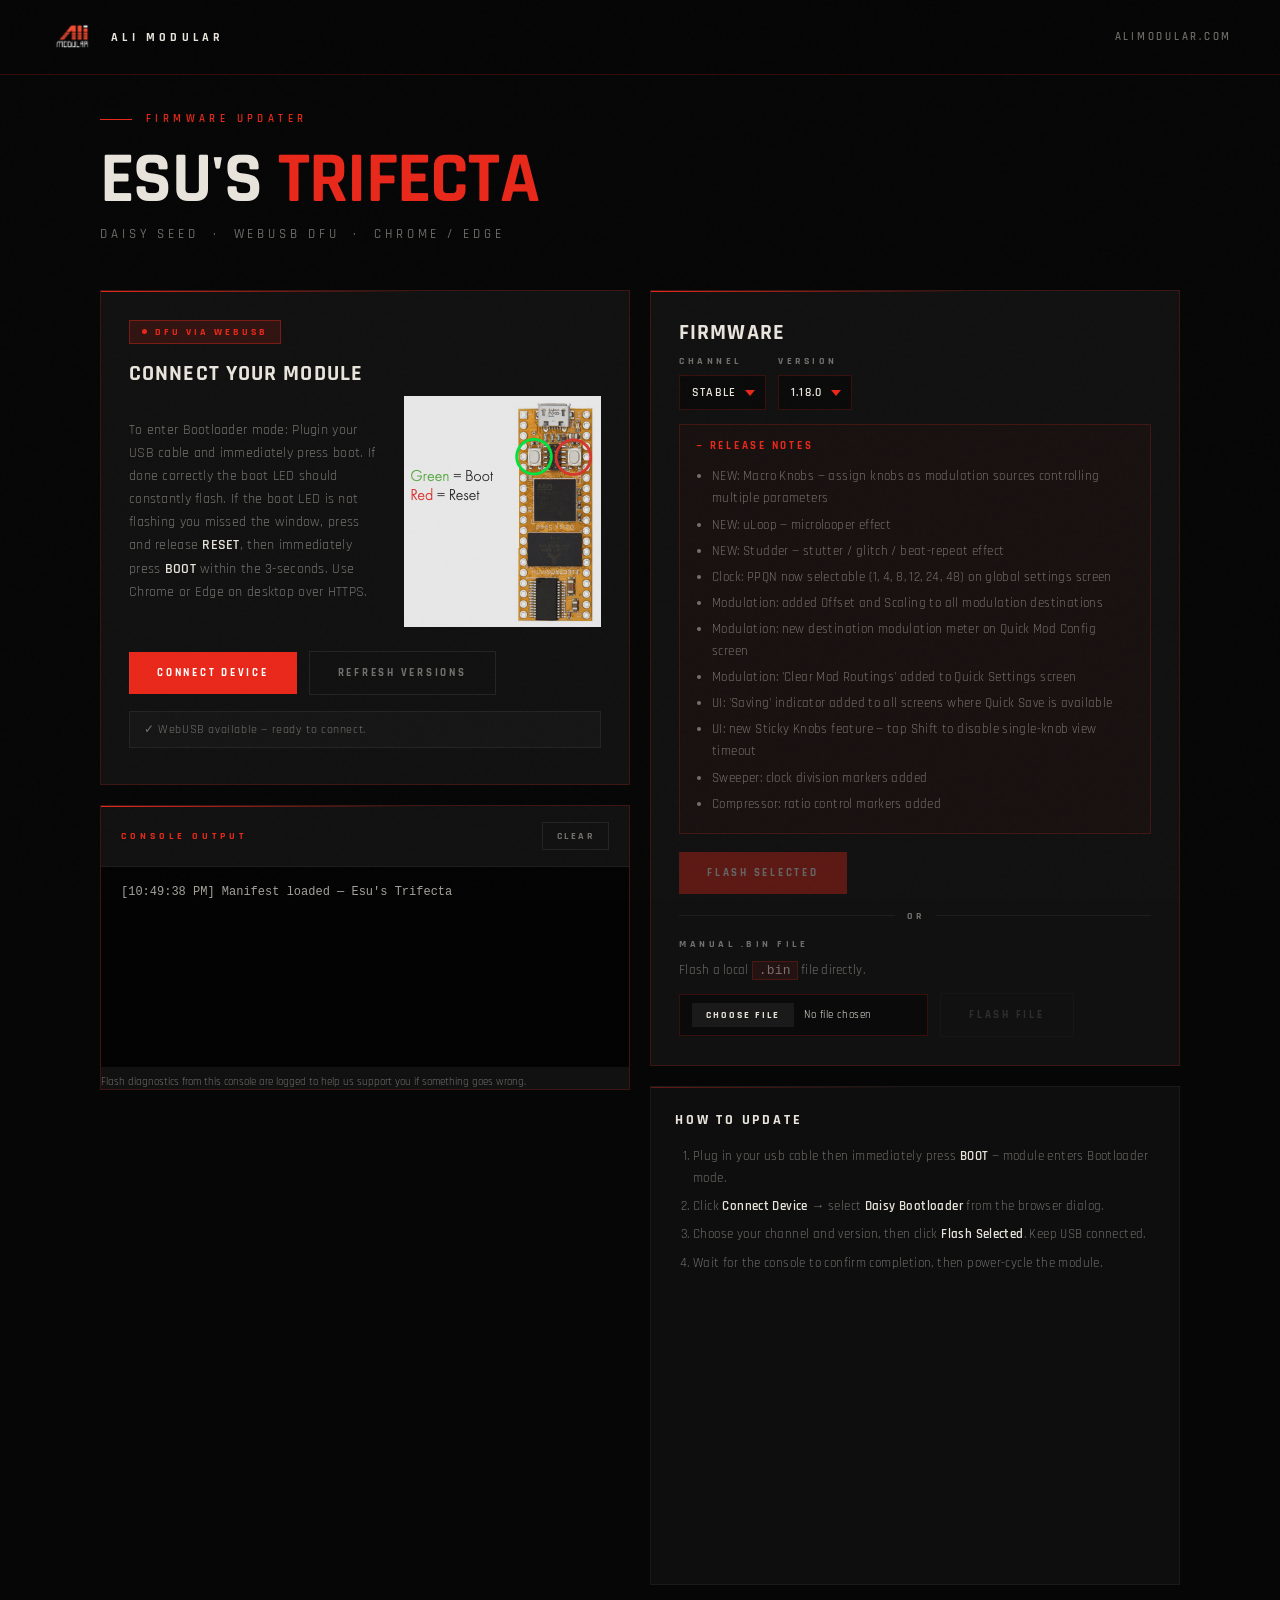
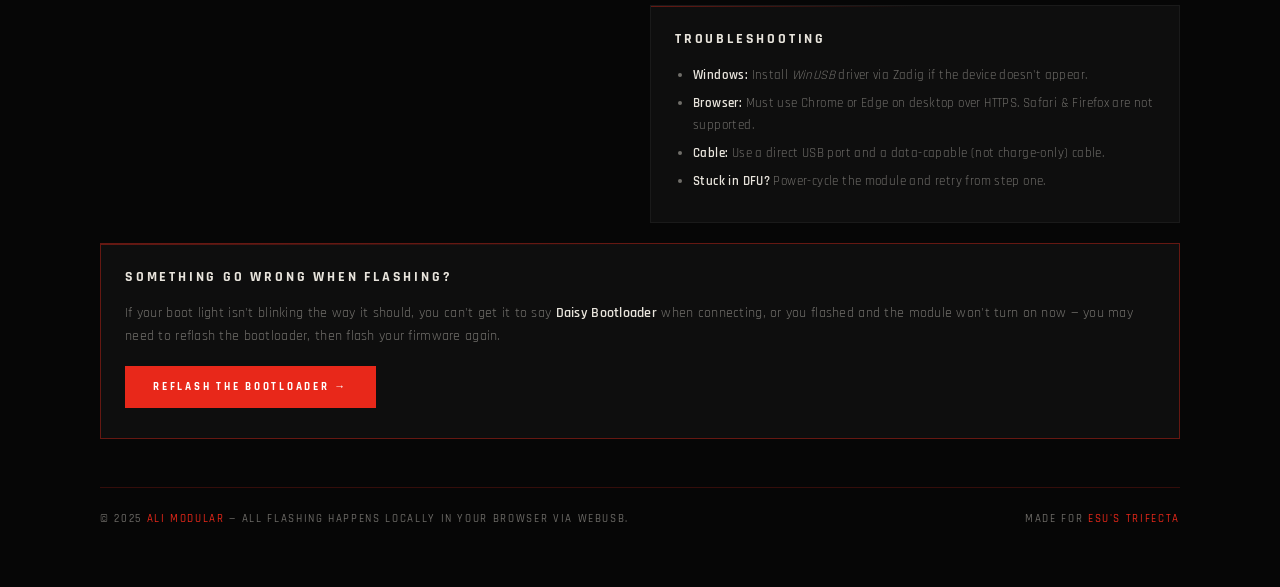
==== index.html @ 29a104cf "Add bootloader recovery page Add a "Something go wrong when flashing?" card on the firmware page lin" ====
<!doctype html>
<html lang="en">
<head>
  <meta charset="utf-8" />
  <meta name="viewport" content="width=device-width, initial-scale=1" />
  <title>ALI Modular — Firmware Updater</title>
  <meta name="description" content="Update the firmware on your Esu's Trifecta module via WebUSB DFU." />
  <meta name="theme-color" content="#E8281A" />
  <link rel="preconnect" href="https://fonts.googleapis.com" />
  <link rel="preconnect" href="https://fonts.gstatic.com" crossorigin />
  <link href="https://fonts.googleapis.com/css2?family=Rajdhani:wght@300;400;500;600;700&display=swap" rel="stylesheet" />
  <style>
    /* ── TOKENS ── */
    :root {
      --red:        #E8281A;
      --red-dim:    #9B1A10;
      --red-glow:   rgba(232, 40, 26, 0.15);
      --red-border: rgba(232, 40, 26, 0.2);
      --red-border-strong: rgba(232, 40, 26, 0.4);
      --darker:  #060606;
      --dark:    #0A0A0A;
      --charcoal:#1A1A1A;
      --card:    #111111;
      --card2:   #0E0E0E;
      --off-white: #E8E4DC;
      --muted:   rgba(232, 228, 220, 0.45);
      --futura: 'Rajdhani', 'Futura', 'Century Gothic', sans-serif;
    }

    *, *::before, *::after { margin: 0; padding: 0; box-sizing: border-box; }
    html { scroll-behavior: smooth; }

    body {
      background: var(--darker);
      color: var(--off-white);
      font-family: var(--futura);
      font-weight: 400;
      overflow-x: hidden;
      cursor: crosshair;
      min-height: 100vh;
    }

    /* ── NOISE OVERLAY ── */
    body::before {
      content: '';
      position: fixed;
      inset: 0;
      background-image: url("data:image/svg+xml,%3Csvg viewBox='0 0 256 256' xmlns='http://www.w3.org/2000/svg'%3E%3Cfilter id='noise'%3E%3CfeTurbulence type='fractalNoise' baseFrequency='0.9' numOctaves='4' stitchTiles='stitch'/%3E%3C/filter%3E%3Crect width='100%25' height='100%25' filter='url(%23noise)' opacity='0.04'/%3E%3C/svg%3E");
      pointer-events: none;
      z-index: 9999;
      opacity: 0.4;
    }

    /* ── NAV ── */
    nav {
      position: fixed;
      top: 0; left: 0; right: 0;
      z-index: 100;
      display: flex;
      align-items: center;
      justify-content: space-between;
      padding: 18px 48px;
      background: rgba(6, 6, 6, 0.88);
      backdrop-filter: blur(16px);
      -webkit-backdrop-filter: blur(16px);
      border-bottom: 1px solid var(--red-border);
    }

    .nav-logo {
      display: flex;
      align-items: center;
      gap: 14px;
      text-decoration: none;
    }

    .nav-logo img {
      height: 38px;
      width: auto;
      display: block;
    }

    .nav-logo-text {
      font-family: var(--futura);
      font-weight: 700;
      font-size: 12px;
      letter-spacing: 0.35em;
      color: var(--off-white);
      text-transform: uppercase;
    }

    .nav-right {
      display: flex;
      align-items: center;
      gap: 32px;
    }

    .nav-link {
      font-family: var(--futura);
      font-size: 11px;
      font-weight: 600;
      letter-spacing: 0.25em;
      text-transform: uppercase;
      color: var(--muted);
      text-decoration: none;
      transition: color 0.2s;
    }
    .nav-link:hover { color: var(--off-white); }

    .nav-badge {
      font-family: var(--futura);
      font-size: 10px;
      font-weight: 700;
      letter-spacing: 0.2em;
      text-transform: uppercase;
      color: var(--red);
      border: 1px solid var(--red-border-strong);
      padding: 6px 16px;
      text-decoration: none;
      transition: all 0.2s;
    }
    .nav-badge:hover {
      background: var(--red);
      color: #fff;
    }

    /* ── PAGE WRAP ── */
    .wrap {
      max-width: 1160px;
      margin: 0 auto;
      padding: 112px 40px 60px;
    }

    /* ── HERO HEADER ── */
    .page-header {
      margin-bottom: 48px;
    }

    .eyebrow {
      display: flex;
      align-items: center;
      gap: 14px;
      margin-bottom: 20px;
    }

    .eyebrow-line {
      width: 32px;
      height: 1px;
      background: var(--red);
    }

    .eyebrow-text {
      font-size: 11px;
      font-weight: 600;
      letter-spacing: 0.4em;
      text-transform: uppercase;
      color: var(--red);
    }

    .page-title {
      font-family: var(--futura);
      font-size: clamp(40px, 6vw, 72px);
      font-weight: 700;
      line-height: 0.95;
      letter-spacing: -0.01em;
      text-transform: uppercase;
      margin-bottom: 12px;
    }

    .page-title span { color: var(--red); }

    .page-subtitle {
      font-size: 13px;
      font-weight: 500;
      letter-spacing: 0.3em;
      text-transform: uppercase;
      color: var(--muted);
    }

    /* ── GRID ── */
    .columns {
      display: grid;
      grid-template-columns: 1fr 1fr;
      gap: 20px;
      align-items: start;
    }

    .col {
      display: grid;
      gap: 20px;
      align-content: start;
    }

    /* ── PANELS / CARDS ── */
    .panel {
      background: var(--card);
      border: 1px solid var(--red-border);
      padding: 28px;
      position: relative;
      overflow: hidden;
    }

    .panel::before {
      content: '';
      position: absolute;
      top: 0; left: 0; right: 0;
      height: 1px;
      background: linear-gradient(90deg, var(--red) 0%, transparent 60%);
    }

    .card {
      background: var(--card2);
      border: 1px solid rgba(255, 255, 255, 0.05);
      padding: 24px;
      position: relative;
    }

    .card::before {
      content: '';
      position: absolute;
      top: 0; left: 0; right: 0;
      height: 1px;
      background: linear-gradient(90deg, var(--red-border-strong) 0%, transparent 50%);
    }

    /* ── BADGE ── */
    .badge {
      display: inline-flex;
      align-items: center;
      gap: 8px;
      background: var(--red-glow);
      border: 1px solid var(--red-border-strong);
      color: var(--red);
      padding: 5px 12px;
      font-size: 10px;
      font-weight: 700;
      letter-spacing: 0.3em;
      text-transform: uppercase;
      margin-bottom: 16px;
    }

    .badge-dot {
      width: 5px;
      height: 5px;
      background: var(--red);
      border-radius: 50%;
    }

    /* ── TYPOGRAPHY ── */
    .panel-title {
      font-family: var(--futura);
      font-size: 22px;
      font-weight: 700;
      letter-spacing: 0.05em;
      text-transform: uppercase;
      margin-bottom: 8px;
      color: var(--off-white);
    }

    .panel-lead {
      font-size: 14px;
      font-weight: 400;
      line-height: 1.65;
      color: var(--muted);
      margin-bottom: 24px;
      letter-spacing: 0.02em;
    }

    .panel-lead b {
      color: var(--off-white);
      font-weight: 600;
    }

    .section-label {
      font-size: 10px;
      font-weight: 700;
      letter-spacing: 0.35em;
      text-transform: uppercase;
      color: var(--muted);
      margin-bottom: 8px;
    }

    .card-title {
      font-family: var(--futura);
      font-size: 14px;
      font-weight: 700;
      letter-spacing: 0.2em;
      text-transform: uppercase;
      color: var(--off-white);
      margin-bottom: 16px;
    }

    /* ── BUTTONS ── */
    .btn {
      appearance: none;
      font-family: var(--futura);
      font-size: 11px;
      font-weight: 700;
      letter-spacing: 0.25em;
      text-transform: uppercase;
      cursor: pointer;
      border: none;
      padding: 14px 28px;
      transition: all 0.2s;
    }

    .btn-primary {
      background: var(--red);
      color: #fff;
      position: relative;
      overflow: hidden;
    }

    .btn-primary::before {
      content: '';
      position: absolute;
      inset: 0;
      background: rgba(255, 255, 255, 0.12);
      transform: translateX(-100%);
      transition: transform 0.3s;
    }
    .btn-primary:hover::before { transform: translateX(0); }
    .btn-primary:disabled { opacity: 0.35; cursor: not-allowed; }
    .btn-primary:disabled::before { display: none; }

    .btn-ghost {
      background: transparent;
      color: var(--muted);
      border: 1px solid rgba(255, 255, 255, 0.08);
    }
    .btn-ghost:hover { color: var(--off-white); border-color: rgba(255, 255, 255, 0.2); }
    .btn-ghost:disabled { opacity: 0.3; cursor: not-allowed; }

    .btn-tiny {
      padding: 7px 14px;
      font-size: 10px;
    }

    /* ── ROW ── */
    .row {
      display: flex;
      align-items: center;
      gap: 12px;
      flex-wrap: wrap;
    }

    /* ── ENV STATUS ── */
    .env-status {
      margin-top: 16px;
      padding: 10px 14px;
      border: 1px solid rgba(255, 255, 255, 0.06);
      background: rgba(255, 255, 255, 0.02);
      font-size: 12px;
      letter-spacing: 0.05em;
      color: var(--muted);
    }

    #deviceInfo {
      font-size: 12px;
      font-weight: 500;
      letter-spacing: 0.1em;
      color: var(--muted);
    }

    /* ── SELECTS ── */
    select {
      background: var(--dark);
      border: 1px solid var(--red-border);
      color: var(--off-white);
      font-family: var(--futura);
      font-size: 12px;
      font-weight: 600;
      letter-spacing: 0.1em;
      text-transform: uppercase;
      padding: 9px 12px;
      cursor: pointer;
      appearance: none;
      -webkit-appearance: none;
      background-image: url("data:image/svg+xml,%3Csvg xmlns='http://www.w3.org/2000/svg' width='10' height='6' viewBox='0 0 10 6'%3E%3Cpath d='M0 0l5 6 5-6z' fill='%23E8281A'/%3E%3C/svg%3E");
      background-repeat: no-repeat;
      background-position: right 10px center;
      padding-right: 28px;
    }

    select:focus { outline: 1px solid var(--red); }

    /* ── FILE INPUT ── */
    input[type="file"] {
      background: var(--dark);
      border: 1px solid var(--red-border);
      color: var(--off-white);
      font-family: var(--futura);
      font-size: 11px;
      letter-spacing: 0.05em;
      padding: 8px 12px;
      cursor: pointer;
    }

    input[type="file"]::-webkit-file-upload-button {
      background: var(--charcoal);
      color: var(--off-white);
      border: none;
      font-family: var(--futura);
      font-size: 10px;
      font-weight: 700;
      letter-spacing: 0.2em;
      text-transform: uppercase;
      padding: 6px 14px;
      cursor: pointer;
      margin-right: 10px;
    }

    /* ── RELEASE NOTES ── */
    details {
      background: rgba(232, 40, 26, 0.03);
      border: 1px solid var(--red-border);
      padding: 14px 16px;
      margin-top: 14px;
    }

    details summary {
      cursor: pointer;
      font-size: 11px;
      font-weight: 700;
      letter-spacing: 0.25em;
      text-transform: uppercase;
      color: var(--red);
      list-style: none;
    }
    details summary::-webkit-details-marker { display: none; }
    details summary::before {
      content: '+ ';
      color: var(--red);
    }
    details[open] summary::before { content: '− '; }

    ul#notes {
      margin: 12px 0 0 0;
      padding-left: 16px;
    }

    ul#notes li {
      font-size: 13px;
      font-weight: 400;
      line-height: 1.7;
      letter-spacing: 0.03em;
      color: var(--muted);
      margin-bottom: 4px;
    }

    /* ── SEPARATOR ── */
    .sep {
      border: none;
      border-top: 1px solid rgba(255, 255, 255, 0.05);
      margin: 20px 0;
    }

    /* ── CONSOLE ── */
    .console-wrap {
      background: var(--card);
      border: 1px solid var(--red-border);
      display: flex;
      flex-direction: column;
      position: relative;
    }

    .console-wrap::before {
      content: '';
      position: absolute;
      top: 0; left: 0; right: 0;
      height: 1px;
      background: linear-gradient(90deg, var(--red) 0%, transparent 60%);
    }

    .console-head {
      display: flex;
      align-items: center;
      justify-content: space-between;
      padding: 16px 20px;
      border-bottom: 1px solid rgba(255, 255, 255, 0.05);
    }

    .console-title {
      font-size: 10px;
      font-weight: 700;
      letter-spacing: 0.4em;
      text-transform: uppercase;
      color: var(--red);
    }

    pre#log {
      margin: 0;
      padding: 16px 20px;
      background: #030303;
      font-family: 'SF Mono', 'Fira Code', 'Courier New', monospace;
      font-size: 12px;
      line-height: 1.6;
      color: rgba(232, 228, 220, 0.7);
      white-space: pre-wrap;
      word-break: break-word;
      min-height: 200px;
      max-height: 340px;
      overflow-y: auto;
    }

    pre#log::-webkit-scrollbar { width: 4px; }
    pre#log::-webkit-scrollbar-track { background: transparent; }
    pre#log::-webkit-scrollbar-thumb { background: var(--red-dim); }

    /* ── PROGRESS ── */
    #progressText {
      font-size: 11px;
      font-weight: 600;
      letter-spacing: 0.15em;
      color: var(--muted);
    }

    /* ── HOW-TO & TROUBLESHOOT ── */
    .card ol, .card ul {
      margin: 0;
      padding-left: 18px;
    }

    .card li {
      font-size: 13px;
      font-weight: 400;
      line-height: 1.7;
      letter-spacing: 0.03em;
      color: var(--muted);
      margin-bottom: 6px;
    }

    .card li b {
      color: var(--off-white);
      font-weight: 600;
    }

    /* ── DIVIDER LINE ── */
    .divider {
      display: flex;
      align-items: center;
      gap: 12px;
      margin: 16px 0;
    }

    .divider-line {
      flex: 1;
      height: 1px;
      background: rgba(255, 255, 255, 0.05);
    }

    .divider-text {
      font-size: 10px;
      font-weight: 700;
      letter-spacing: 0.3em;
      text-transform: uppercase;
      color: var(--muted);
    }

    /* ── FOOTER ── */
    footer {
      margin-top: 48px;
      padding-top: 24px;
      border-top: 1px solid var(--red-border);
      display: flex;
      align-items: center;
      justify-content: space-between;
      flex-wrap: wrap;
      gap: 12px;
    }

    footer p {
      font-size: 11px;
      font-weight: 500;
      letter-spacing: 0.15em;
      text-transform: uppercase;
      color: var(--muted);
    }

    footer a {
      color: var(--red);
      text-decoration: none;
    }

    footer a:hover { color: var(--off-white); }

    /* ── RESPONSIVE ── */
    @media (max-width: 900px) {
      nav { padding: 16px 20px; }
      .wrap { padding: 96px 20px 48px; }
      .columns { grid-template-columns: 1fr; }
    }

    @media (max-width: 560px) {
      .nav-right .nav-link { display: none; }
    }
  </style>
</head>
<body>

  <!-- NAV -->
  <nav>
    <a href="https://alimodular.com" class="nav-logo" target="_blank" rel="noopener">
      <img src="./assets/Ali-Modular_Color-Alt-Transparent.png" alt="ALI Modular" />
      <span class="nav-logo-text">ALI Modular</span>
    </a>
    <div class="nav-right">
      <a href="https://alimodular.com" class="nav-link" target="_blank" rel="noopener">alimodular.com</a>
    </div>
  </nav>

  <!-- MAIN CONTENT -->
  <div class="wrap">

    <!-- PAGE HEADER -->
    <div class="page-header">
      <div class="eyebrow">
        <div class="eyebrow-line"></div>
        <span class="eyebrow-text">Firmware Updater</span>
      </div>
      <h1 class="page-title">
        Esu's <span>Trifecta</span>
      </h1>
      <p class="page-subtitle">Daisy Seed &nbsp;·&nbsp; WebUSB DFU &nbsp;·&nbsp; Chrome / Edge</p>
    </div>

    <!-- TWO COLUMN GRID -->
    <div class="columns">

      <!-- LEFT COL -->
      <div class="col">

        <!-- CONNECT PANEL -->
        <div class="panel">
          <span class="badge"><span class="badge-dot"></span>DFU via WebUSB</span>
          <h2 class="panel-title">Connect Your Module</h2>
          <div style="display:flex;align-items:center;gap:20px;margin-bottom:24px">
            <p class="panel-lead" style="margin-bottom:0;flex:1">
              To enter Bootloader mode: Plugin your USB cable and immediately press boot. If done correctly the boot LED should constantly flash. If the boot LED is not flashing you missed the window, press and release <b>RESET</b>, then immediately press <b>BOOT</b> within the 3-seconds. Use Chrome or Edge on desktop over HTTPS.
            </p>
            <img src="./assets/daisy-dfu-buttons.png" alt="Daisy Seed RESET and BOOT button locations" style="width:auto;opacity:0.9;flex-shrink:0;" />
          </div>
          <div class="row">
            <button id="connectBtn" class="btn btn-primary">Connect Device</button>
            <button id="refreshBtn" class="btn btn-ghost">Refresh Versions</button>
          </div>
          <div class="env-status" id="env"></div>
          <div style="margin-top:8px">
            <span id="deviceInfo"></span>
          </div>
          <div id="modeAlert" style="display:none;margin-top:14px;padding:14px 16px;border:1px solid var(--red-border-strong);background:var(--red-glow);color:var(--off-white);font-size:13px;line-height:1.7"></div>
        </div>

        <!-- CONSOLE -->
        <div class="console-wrap">
          <div class="console-head">
            <span class="console-title">Console Output</span>
            <button id="clearLogBtn" class="btn btn-ghost btn-tiny">Clear</button>
          </div>
          <pre id="log" aria-live="polite"></pre>
          <p style="margin-top:8px;font-size:11px;color:var(--muted)">Flash diagnostics from this console are logged to help us support you if something goes wrong.</p>
        </div>

      </div>

      <!-- RIGHT COL -->
      <div class="col">

        <!-- FIRMWARE CARD -->
        <div class="panel">
          <h2 class="panel-title">Firmware</h2>

          <div class="row" style="margin-bottom:4px">
            <div>
              <p class="section-label">Channel</p>
              <select id="channel"></select>
            </div>
            <div>
              <p class="section-label">Version</p>
              <select id="version"></select>
            </div>
          </div>

          <details open>
            <summary>Release Notes</summary>
            <ul id="notes"></ul>
          </details>

          <div class="row" style="margin-top:18px">
            <button id="flashBtn" class="btn btn-primary" disabled>Flash Selected</button>
            <span id="progressText"></span>
          </div>

          <div id="progressWrap" style="display:none;margin-top:16px">
            <div style="display:flex;justify-content:space-between;margin-bottom:6px">
              <span id="progressLabel" style="font-size:11px;font-weight:700;letter-spacing:0.2em;text-transform:uppercase;color:var(--red);">Erasing</span>
              <span id="progressPct" style="font-size:11px;font-weight:700;letter-spacing:0.1em;color:var(--muted);">0%</span>
            </div>
            <div style="height:4px;background:rgba(255,255,255,0.06);overflow:hidden;">
              <div id="progressBar" style="height:100%;width:0%;background:var(--red);transition:width 0.15s ease;"></div>
            </div>
          </div>

          <div class="divider">
            <div class="divider-line"></div>
            <span class="divider-text">Or</span>
            <div class="divider-line"></div>
          </div>

          <p class="section-label" style="margin-bottom:10px">Manual .bin file</p>
          <p class="panel-lead" style="margin-bottom:12px;font-size:13px">Flash a local <code style="background:rgba(232,40,26,0.08);border:1px solid var(--red-border);padding:1px 6px;font-family:monospace;">.bin</code> file directly.</p>
          <div class="row">
            <input id="fileInput" type="file" accept=".bin,application/octet-stream" />
            <button id="flashFileBtn" class="btn btn-ghost" disabled>Flash File</button>
          </div>
        </div>

        <!-- HOW-TO CARD -->
        <div class="card">
          <p class="card-title">How To Update</p>
          <ol>
            <li>Plug in your usb cable then immediately press <b>BOOT</b>  — module enters Bootloader mode.</li>
            <li>Click <b>Connect Device</b> → select <b>Daisy Bootloader</b> from the browser dialog.</li>
            <li>Choose your channel and version, then click <b>Flash Selected</b>. Keep USB connected.</li>
            <li>Wait for the console to confirm completion, then power-cycle the module.</li>
          </ol>
          <div style="margin-top:16px;position:relative;padding-bottom:56.25%;height:0;overflow:hidden;">
            <iframe src="https://www.youtube.com/embed/qT69JbEAPGY" title="Esu's Trifecta Firmware Update Guide" frameborder="0" allow="accelerometer; autoplay; clipboard-write; encrypted-media; gyroscope; picture-in-picture" allowfullscreen style="position:absolute;top:0;left:0;width:100%;height:100%;"></iframe>
          </div>
        </div>

        <!-- TROUBLESHOOT CARD -->
        <div class="card">
          <p class="card-title">Troubleshooting</p>
          <ul>
            <li><b>Windows:</b> Install <i>WinUSB</i> driver via Zadig if the device doesn't appear.</li>
            <li><b>Browser:</b> Must use Chrome or Edge on desktop over HTTPS. Safari &amp; Firefox are not supported.</li>
            <li><b>Cable:</b> Use a direct USB port and a data-capable (not charge-only) cable.</li>
            <li><b>Stuck in DFU?</b> Power-cycle the module and retry from step one.</li>
          </ul>
        </div>

      </div>
    </div>

    <!-- RECOVERY / BOOTLOADER CARD -->
    <div class="card" style="margin-top:20px;border-color:var(--red-border-strong)">
      <p class="card-title">Something Go Wrong When Flashing?</p>
      <p class="panel-lead" style="margin-bottom:18px">
        If your boot light isn't blinking the way it should, you can't get it to say
        <b>Daisy Bootloader</b> when connecting, or you flashed and the module won't turn on now —
        you may need to reflash the bootloader, then flash your firmware again.
      </p>
      <a href="./bootloader.html" class="btn btn-primary" style="display:inline-block;text-decoration:none">Reflash the Bootloader →</a>
    </div>

    <!-- FOOTER -->
    <footer>
      <p>© 2025 <a href="https://alimodular.com" target="_blank" rel="noopener">ALI Modular</a> — All flashing happens locally in your browser via WebUSB.</p>
      <p>Made for <a href="https://alimodular.com" target="_blank" rel="noopener">Esu's Trifecta</a></p>
    </footer>

  </div>

  <!-- DFU LIBRARIES -->
  <script src="./dfu/dfu.js"></script>
  <script src="./dfu/dfuse.js"></script>

  <script>
  (function () {
    const $ = (sel) => document.querySelector(sel);
    const logEl      = $("#log");
    const MAX_LOG    = 250;

    function log(msg) {
      const ts = new Date().toLocaleTimeString();
      logEl.textContent += "[" + ts + "] " + msg + "\n";
      const lines = logEl.textContent.split("\n");
      if (lines.length > MAX_LOG) logEl.textContent = lines.slice(-MAX_LOG).join("\n");
      logEl.scrollTop = logEl.scrollHeight;
    }

    const envEl       = $("#env");
    const connectBtn  = $("#connectBtn");
    const deviceInfo  = $("#deviceInfo");
    const channelSel  = $("#channel");
    const versionSel  = $("#version");
    const refreshBtn  = $("#refreshBtn");
    const notesUl     = $("#notes");
    const flashBtn    = $("#flashBtn");
    const fileInput   = $("#fileInput");
    const flashFileBtn= $("#flashFileBtn");
    const progressText= $("#progressText");
    const progressWrap= $("#progressWrap");
    const progressBar = $("#progressBar");
    const progressLabel=$("#progressLabel");
    const progressPct = $("#progressPct");
    const clearLogBtn = $("#clearLogBtn");

    function setProgress(pct, label) {
      progressWrap.style.display = "block";
      progressBar.style.width = pct + "%";
      progressPct.textContent = pct + "%";
      if (label) progressLabel.textContent = label;
    }

    function hideProgress() {
      progressWrap.style.display = "none";
      progressBar.style.width = "0%";
    }

    clearLogBtn.addEventListener("click", () => { logEl.textContent = ""; });

    const supportsWebUSB = !!navigator.usb;
    envEl.textContent = supportsWebUSB
      ? "✓ WebUSB available — ready to connect."
      : "✗ WebUSB not available. Open this page in Chrome or Edge on desktop over HTTPS.";

    window.addEventListener("load", () => {
      if (!window.dfu) {
        envEl.textContent = "✗ DFU libraries failed to load. Check that dfu/dfu.js and dfu/dfuse.js are present.";
        log("DFU libraries not loaded.");
      }
    });

    // ── MANIFEST ──
    let manifest = null;

    async function loadManifest() {
      try {
        const res = await fetch("./manifest.json", { cache: "no-store" });
        if (!res.ok) throw new Error("manifest.json not found (" + res.status + ")");
        manifest = await res.json();
        channelSel.innerHTML = "";
        const chDefault = manifest.default_channel || "stable";
        Object.keys(manifest.channels || {}).forEach(ch => {
          const opt = document.createElement("option");
          opt.value = ch;
          opt.textContent = ch.charAt(0).toUpperCase() + ch.slice(1);
          if (ch === chDefault) opt.selected = true;
          channelSel.appendChild(opt);
        });
        populateVersions();
        log("Manifest loaded — " + manifest.product);
      } catch (e) {
        log("ERROR: " + (e.message || e));
      }
    }

    function populateVersions() {
      versionSel.innerHTML = "";
      const ch   = channelSel.value;
      const list = (manifest.channels && manifest.channels[ch]) || [];
      list.forEach((fw, idx) => {
        const opt = document.createElement("option");
        opt.value = idx;
        opt.textContent = fw.version;
        versionSel.appendChild(opt);
      });
      updateNotes();
    }

    function updateNotes() {
      notesUl.innerHTML = "";
      const ch  = channelSel.value;
      const idx = parseInt(versionSel.value || "0", 10);
      const fw  = ((manifest.channels || {})[ch] || [])[idx];
      if (!fw) return;
      (fw.notes || []).forEach(n => {
        const li = document.createElement("li");
        li.textContent = n;
        notesUl.appendChild(li);
      });
    }

    channelSel.addEventListener("change", populateVersions);
    versionSel.addEventListener("change", updateNotes);
    refreshBtn.addEventListener("click", loadManifest);

    // ── CONNECT ──
    let dfuDevice = null;
    let transferSize = 1024;
    let manifestationTolerant = true;

    // Daisy bootloader DFU exposes QSPI at 0x90000000; firmware always lives 256KB in.
    // APP_ADDR is the ONE address we ever write firmware to — never derive it.
    const QSPI_BASE = 0x90000000;
    const APP_ADDR  = 0x90040000;

    // ── Diagnostics logging (Google Apps Script → Sheet) ──
    const LOG_ENDPOINT = "https://script.google.com/macros/s/AKfycbxVIrVrhnjTjSReD4eHiynmqwYXSQhgyUTrbplNxW00NQjLffLHSaZHIjcM0ygTNLr4/exec";
    const LOG_SECRET   = "90265483156987426581";
    let connectedProduct = "";
    let connectedMode    = "";

    // Fire-and-forget: never let logging block or break a flash.
    function sendFlashLog(result, version) {
      try {
        const body = JSON.stringify({
          secret: LOG_SECRET,
          clientTime: new Date().toISOString(),
          product: connectedProduct,
          version: version || "",
          result: result || "",
          mode: connectedMode || "",
          log: logEl.textContent || "",
          userAgent: navigator.userAgent || ""
        });
        fetch(LOG_ENDPOINT, {
          method: "POST",
          mode: "no-cors",
          headers: { "Content-Type": "text/plain;charset=utf-8" },
          body: body
        }).catch(function () {});
      } catch (e) { /* logging must never break a flash */ }
    }

    async function fixInterfaceNames(usbDevice, interfaces) {
      if (interfaces.some(i => i.name == null)) {
        const temp = new dfu.Device(usbDevice, interfaces[0]);
        await temp.device_.open();
        await temp.device_.selectConfiguration(1);
        const mapping = await temp.readInterfaceNames();
        await temp.close();
        for (let intf of interfaces) {
          if (intf.name === null) {
            const cfgIdx  = intf.configuration.configurationValue;
            const intfNum = intf["interface"].interfaceNumber;
            const alt     = intf.alternate.alternateSetting;
            intf.name = mapping[cfgIdx][intfNum][alt];
          }
        }
      }
    }

    function showModeAlert() {
      const el = document.getElementById("modeAlert");
      if (!el) return;
      el.innerHTML =
        "<b>⚠ Wrong mode — this is DFU mode, not Bootloader mode.</b><br>" +
        "Flashing now can stop your module from booting. Let's start over in the correct mode:<br>" +
        "1. Unplug the USB cable from the module.<br>" +
        "2. Plug it back in and <b>immediately press BOOT</b> — the boot LED should flash steadily.<br>" +
        "&nbsp;&nbsp;&nbsp;(Missed the window? Press <b>RESET</b>, then immediately press <b>BOOT</b> within 3 seconds.)<br>" +
        "3. Click <b>Connect Device</b> again and select <b>Daisy Bootloader</b> from the browser list.";
      el.style.display = "block";
    }

    function hideModeAlert() {
      const el = document.getElementById("modeAlert");
      if (el) el.style.display = "none";
    }

    async function connectToDevice(selectedDevice) {
      const interfaces = dfu.findDeviceDfuInterfaces(selectedDevice);
      if (interfaces.length === 0) throw new Error("No DFU interface found — is the device in DFU mode?");

      // Read interface names from USB descriptors (needed so dfuse.Device can parse memory map)
      await fixInterfaceNames(selectedDevice, interfaces);

      const settings = interfaces[0];
      let device = new dfu.Device(selectedDevice, settings);
      await device.open();

      // Read DFU functional descriptor for transfer size + manifestation flag
      try {
        const desc = await getDFUDescriptorProperties(device);
        if (desc && desc.TransferSize)          transferSize = desc.TransferSize;
        if (desc && desc.ManifestationTolerant !== undefined) manifestationTolerant = desc.ManifestationTolerant;
        // Upgrade to dfuse.Device for STM32 DFUSe (gives us memory map + sector erase)
        if (desc && desc.DFUVersion === 0x011a && settings.alternate.interfaceProtocol === 0x02) {
          await device.close();
          device = new dfuse.Device(selectedDevice, settings);
          await device.open();
        }
      } catch (e) {
        log("Warning: could not read DFU descriptor — " + (e.message || e));
      }

      // Determine which mode the device came up in. The Daisy bootloader (CORRECT) exposes
      // external QSPI flash at 0x90000000. The STM32 system bootloader / "DFU in FS Mode"
      // (WRONG) exposes only internal flash at 0x08000000 — flashing this firmware there will
      // stop the module from booting. Block it, tell the user how to fix it, and start over.
      const writableSeg = device.memoryInfo ? device.getFirstWritableSegment() : null;
      const inDaisyBootloader = !!(writableSeg && writableSeg.start === QSPI_BASE);

      if (!inDaisyBootloader) {
        try { await device.close(); } catch (e) {}
        dfuDevice = null;
        connectedProduct = selectedDevice.productName || "USB Device";
        connectedMode = "DFU / system bootloader";
        flashBtn.disabled = true;
        flashFileBtn.disabled = true;
        deviceInfo.textContent = "";
        showModeAlert();
        log("ERR:  Wrong mode — this is DFU mode, not Bootloader mode. See the instructions above.");
        sendFlashLog("wrong-mode", "");
        return;
      }

      hideModeAlert();
      device.startAddress = APP_ADDR; // hardcoded — the only address we flash firmware to
      log("Memory: " + device.memoryInfo.name + " — start 0x" + device.startAddress.toString(16));

      // Wire up logging to our console
      device.logInfo     = msg => log("INFO: " + msg);
      device.logWarning  = msg => log("WARN: " + msg);
      device.logError    = msg => log("ERR:  " + msg);
      device.logDebug    = ()  => {};
      device.logProgress = (done, total) => {
        if (total) {
          const pct = Math.floor((done / total) * 100);
          setProgress(pct, "Writing");
          progressText.textContent = done + " / " + total + " bytes";
        }
      };

      dfuDevice = device;
      connectedProduct = selectedDevice.productName || "USB Device";
      connectedMode = "Daisy Bootloader";
      deviceInfo.textContent = "Connected: " + (selectedDevice.productName || "USB Device") +
        " — transfer size: " + transferSize + "B";
      log("Connected: " + (selectedDevice.productName || "USB Device"));
      flashBtn.disabled = false;
      flashFileBtn.disabled = !fileInput.files?.length;
    }

    function getDFUDescriptorProperties(device) {
      return device.readConfigurationDescriptor(0).then(data => {
        const configDesc = dfu.parseConfigurationDescriptor(data);
        let funcDesc = null;
        for (let desc of configDesc.descriptors) {
          if (desc.bDescriptorType === 0x21 && desc.hasOwnProperty("bcdDFUVersion")) {
            funcDesc = desc; break;
          }
        }
        if (!funcDesc) return {};
        return {
          ManifestationTolerant: ((funcDesc.bmAttributes & 0x04) !== 0),
          TransferSize:          funcDesc.wTransferSize,
          DFUVersion:            funcDesc.bcdDFUVersion
        };
      }, () => ({}));
    }

    connectBtn.addEventListener("click", async () => {
      try {
        if (!window.dfu) throw new Error("DFU library not loaded");
        const selected = await navigator.usb.requestDevice({ filters: [{ vendorId: 0x0483 }] });
        await connectToDevice(selected);
      } catch (e) {
        log("ERROR connecting: " + e.message);
      }
    });

    // ── FLASH ──
    async function flashArrayBuffer(buf) {
      if (!dfuDevice) throw new Error("No DFU device connected");
      // Last line of defense: the destructive write itself verifies the target address.
      if (dfuDevice.startAddress !== APP_ADDR) {
        throw new Error("Refusing to flash: write target is 0x" +
          (dfuDevice.startAddress >>> 0).toString(16) + ", expected 0x" + APP_ADDR.toString(16));
      }
      flashBtn.disabled = true;
      flashFileBtn.disabled = true;
      setProgress(0, "Erasing");
      progressText.textContent = "";
      try {
        let status = await dfuDevice.getStatus();
        if (status.state === dfu.dfuERROR) await dfuDevice.clearStatus();
      } catch (e) {}
      await dfuDevice.do_download(transferSize, buf, manifestationTolerant);
      setProgress(100, "Done");
      progressText.textContent = "Power-cycle the module if it doesn't reboot automatically.";
      flashBtn.disabled = false;
      log("Flash complete.");
    }

    flashBtn.addEventListener("click", async () => {
      let fwLabel = "";
      try {
        if (!manifest) throw new Error("Manifest not loaded");
        const ch  = channelSel.value;
        const idx = parseInt(versionSel.value || "0", 10);
        const fw  = ((manifest.channels || {})[ch] || [])[idx];
        if (!fw) throw new Error("No firmware selected");
        fwLabel = fw.version || fw.file;
        log("Downloading " + fw.file + " ...");
        const res = await fetch("./" + fw.file, { cache: "no-store" });
        if (!res.ok) throw new Error("Firmware file not found (" + res.status + ")");
        const buf = await res.arrayBuffer();
        if (fw.sha256) {
          const hash = await crypto.subtle.digest("SHA-256", buf);
          const hex  = Array.from(new Uint8Array(hash)).map(b => b.toString(16).padStart(2, "0")).join("");
          if (hex.toLowerCase() !== fw.sha256.toLowerCase()) throw new Error("Checksum mismatch — download may be corrupted.");
          log("Checksum verified.");
        }
        await flashArrayBuffer(buf);
        sendFlashLog("success", fwLabel);
      } catch (e) {
        hideProgress();
        progressText.textContent = "";
        flashBtn.disabled = false;
        log("ERROR: " + (e.message || e));
        sendFlashLog("fail", fwLabel);
      }
    });

    fileInput.addEventListener("change", () => {
      flashFileBtn.disabled = !fileInput.files?.length || !dfuDevice;
    });

    flashFileBtn.addEventListener("click", async () => {
      let fileLabel = "";
      try {
        const f = fileInput.files?.[0];
        if (!f) return;
        fileLabel = f.name;
        log("Reading " + f.name + " ...");
        const buf = await f.arrayBuffer();
        await flashArrayBuffer(buf);
        sendFlashLog("success", fileLabel);
      } catch (e) {
        hideProgress();
        progressText.textContent = "";
        log("ERROR: " + (e.message || e));
        sendFlashLog("fail", fileLabel);
      }
    });

    loadManifest();
  })();
  </script>

</body>
</html>
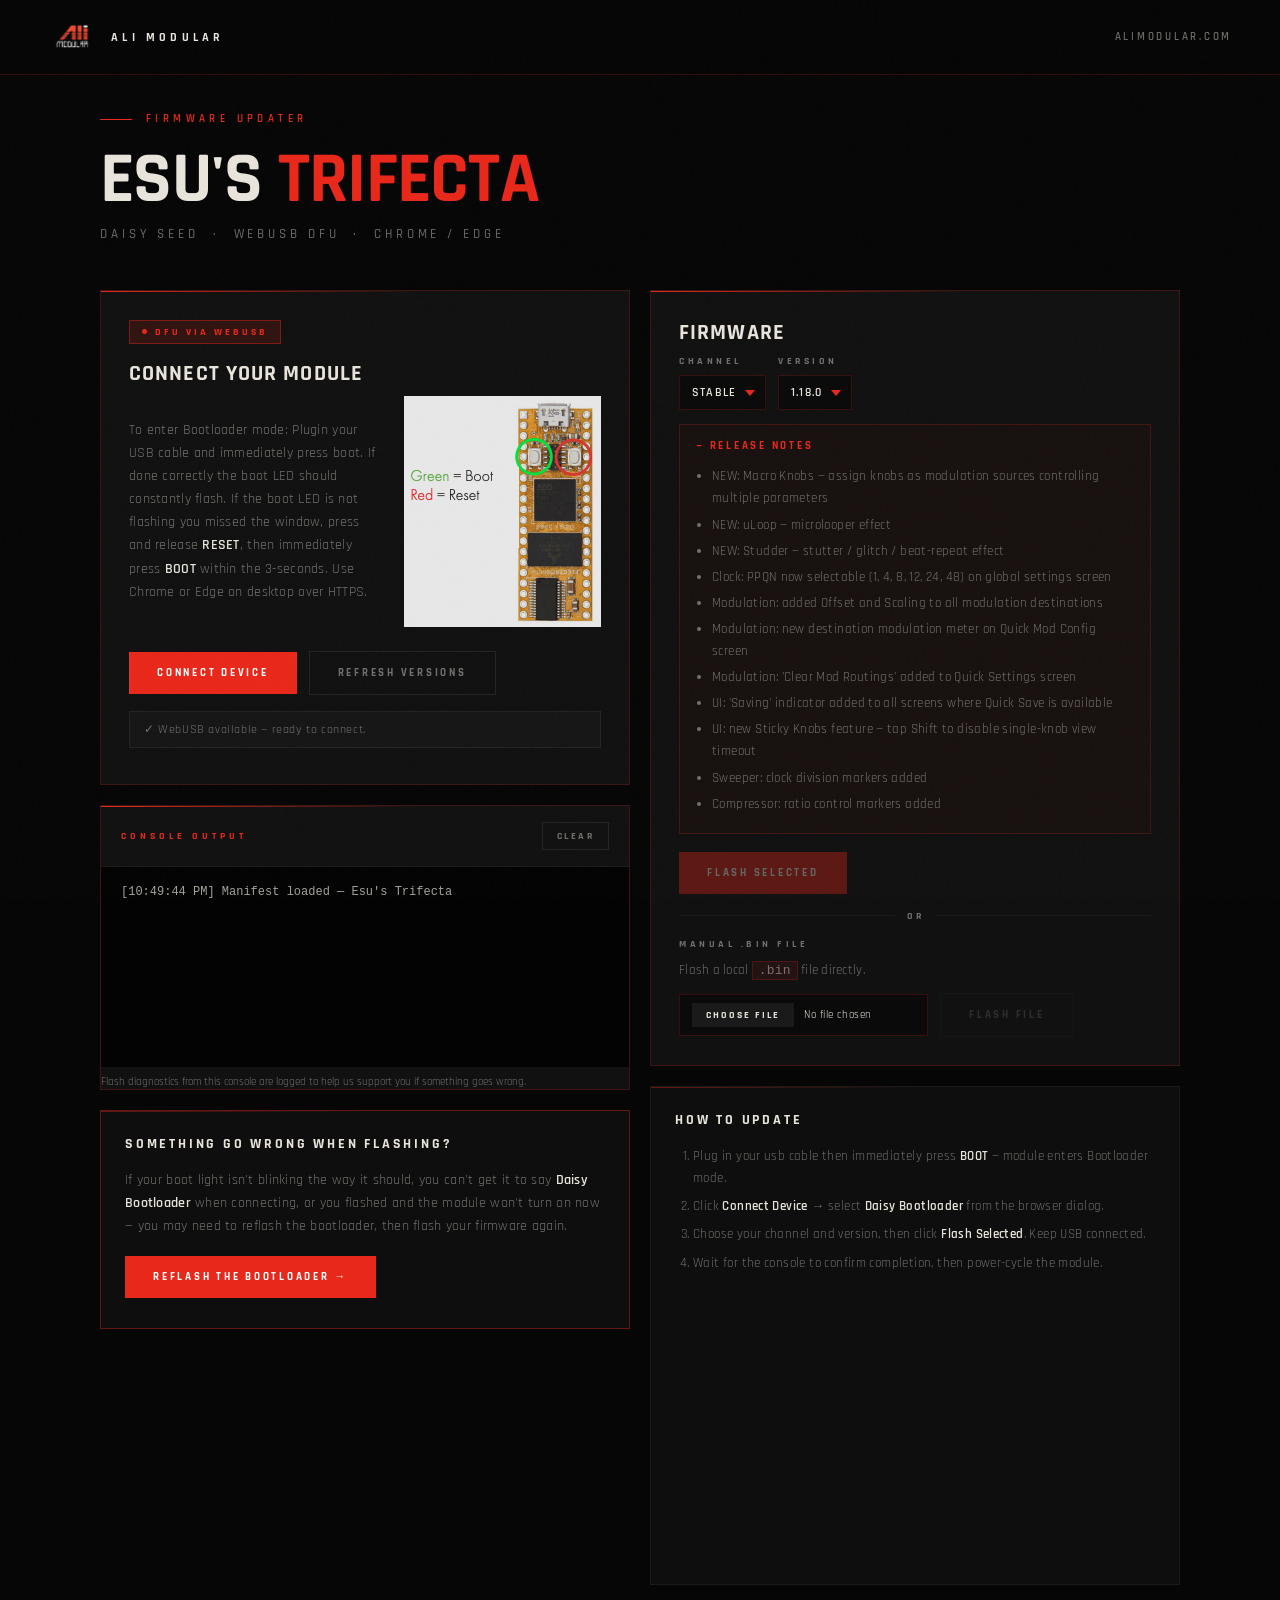
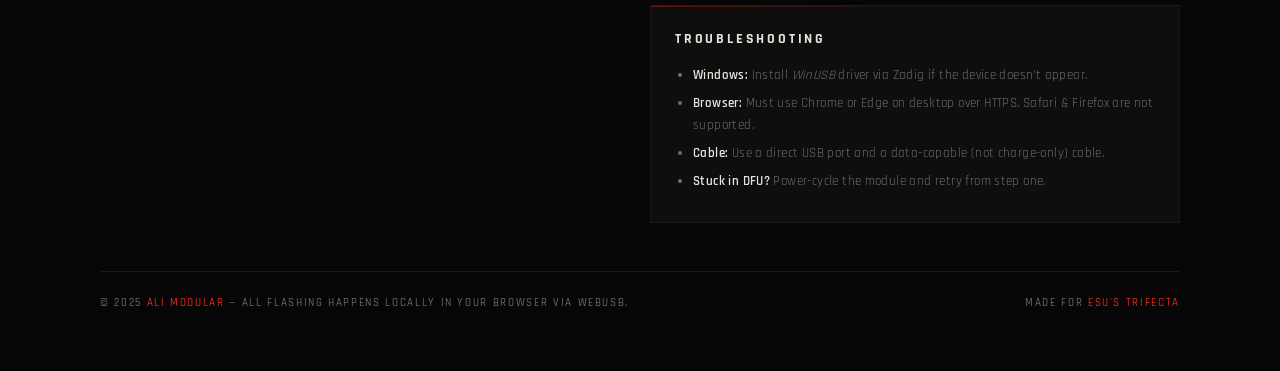
==== commit 6f7905a6: "Move recovery card under the console output Relocate the "Something go wrong when flashing?" card fr" ====
--- a/index.html
+++ b/index.html
@@ -660,6 +660,17 @@
           <p style="margin-top:8px;font-size:11px;color:var(--muted)">Flash diagnostics from this console are logged to help us support you if something goes wrong.</p>
         </div>
 
+        <!-- RECOVERY / BOOTLOADER CARD -->
+        <div class="card" style="border-color:var(--red-border-strong)">
+          <p class="card-title">Something Go Wrong When Flashing?</p>
+          <p class="panel-lead" style="margin-bottom:18px">
+            If your boot light isn't blinking the way it should, you can't get it to say
+            <b>Daisy Bootloader</b> when connecting, or you flashed and the module won't turn on now —
+            you may need to reflash the bootloader, then flash your firmware again.
+          </p>
+          <a href="./bootloader.html" class="btn btn-primary" style="display:inline-block;text-decoration:none">Reflash the Bootloader →</a>
+        </div>
+
       </div>
 
       <!-- RIGHT COL -->
@@ -740,17 +751,6 @@
         </div>
 
       </div>
-    </div>
-
-    <!-- RECOVERY / BOOTLOADER CARD -->
-    <div class="card" style="margin-top:20px;border-color:var(--red-border-strong)">
-      <p class="card-title">Something Go Wrong When Flashing?</p>
-      <p class="panel-lead" style="margin-bottom:18px">
-        If your boot light isn't blinking the way it should, you can't get it to say
-        <b>Daisy Bootloader</b> when connecting, or you flashed and the module won't turn on now —
-        you may need to reflash the bootloader, then flash your firmware again.
-      </p>
-      <a href="./bootloader.html" class="btn btn-primary" style="display:inline-block;text-decoration:none">Reflash the Bootloader →</a>
     </div>
 
     <!-- FOOTER -->
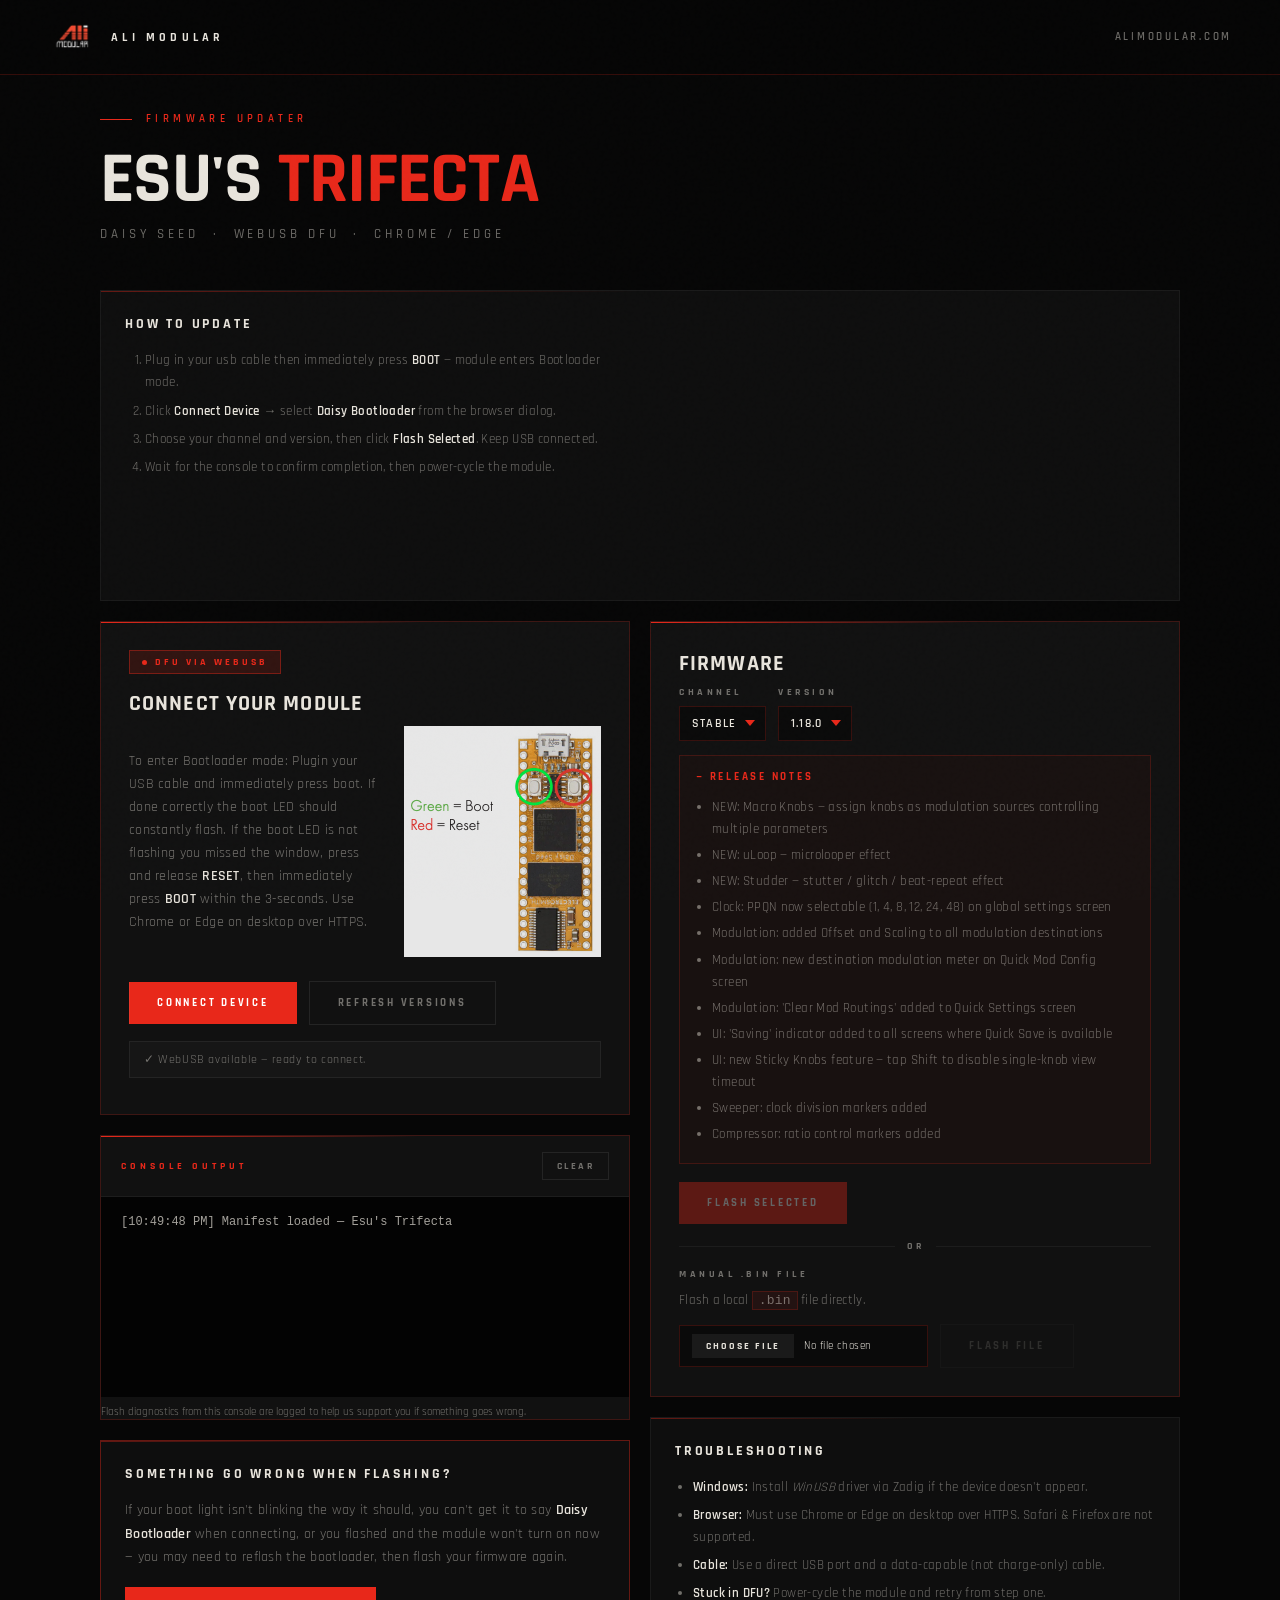
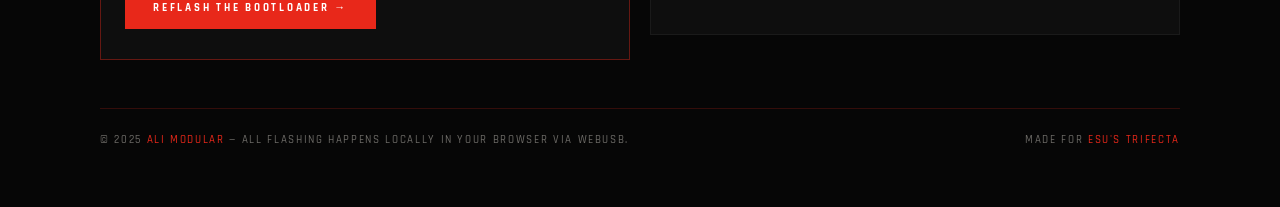
==== commit 6bcd9f69: "Move How To Update card full-width to top of page Relocate the How To Update card above the two-colu" ====
--- a/index.html
+++ b/index.html
@@ -623,6 +623,22 @@
       <p class="page-subtitle">Daisy Seed &nbsp;·&nbsp; WebUSB DFU &nbsp;·&nbsp; Chrome / Edge</p>
     </div>
 
+    <!-- HOW-TO CARD (full width, on top) -->
+    <div class="card" style="margin-bottom:20px">
+      <p class="card-title">How To Update</p>
+      <div style="display:flex;gap:28px;flex-wrap:wrap;align-items:flex-start">
+        <ol style="flex:1 1 300px;margin:0;padding-left:20px;line-height:1.9">
+          <li>Plug in your usb cable then immediately press <b>BOOT</b>  — module enters Bootloader mode.</li>
+          <li>Click <b>Connect Device</b> → select <b>Daisy Bootloader</b> from the browser dialog.</li>
+          <li>Choose your channel and version, then click <b>Flash Selected</b>. Keep USB connected.</li>
+          <li>Wait for the console to confirm completion, then power-cycle the module.</li>
+        </ol>
+        <div style="flex:1 1 320px;position:relative;padding-bottom:22%;height:0;overflow:hidden;min-height:200px;">
+          <iframe src="https://www.youtube.com/embed/qT69JbEAPGY" title="Esu's Trifecta Firmware Update Guide" frameborder="0" allow="accelerometer; autoplay; clipboard-write; encrypted-media; gyroscope; picture-in-picture" allowfullscreen style="position:absolute;top:0;left:0;width:100%;height:100%;"></iframe>
+        </div>
+      </div>
+    </div>
+
     <!-- TWO COLUMN GRID -->
     <div class="columns">
 
@@ -722,20 +738,6 @@
           <div class="row">
             <input id="fileInput" type="file" accept=".bin,application/octet-stream" />
             <button id="flashFileBtn" class="btn btn-ghost" disabled>Flash File</button>
-          </div>
-        </div>
-
-        <!-- HOW-TO CARD -->
-        <div class="card">
-          <p class="card-title">How To Update</p>
-          <ol>
-            <li>Plug in your usb cable then immediately press <b>BOOT</b>  — module enters Bootloader mode.</li>
-            <li>Click <b>Connect Device</b> → select <b>Daisy Bootloader</b> from the browser dialog.</li>
-            <li>Choose your channel and version, then click <b>Flash Selected</b>. Keep USB connected.</li>
-            <li>Wait for the console to confirm completion, then power-cycle the module.</li>
-          </ol>
-          <div style="margin-top:16px;position:relative;padding-bottom:56.25%;height:0;overflow:hidden;">
-            <iframe src="https://www.youtube.com/embed/qT69JbEAPGY" title="Esu's Trifecta Firmware Update Guide" frameborder="0" allow="accelerometer; autoplay; clipboard-write; encrypted-media; gyroscope; picture-in-picture" allowfullscreen style="position:absolute;top:0;left:0;width:100%;height:100%;"></iframe>
           </div>
         </div>
 
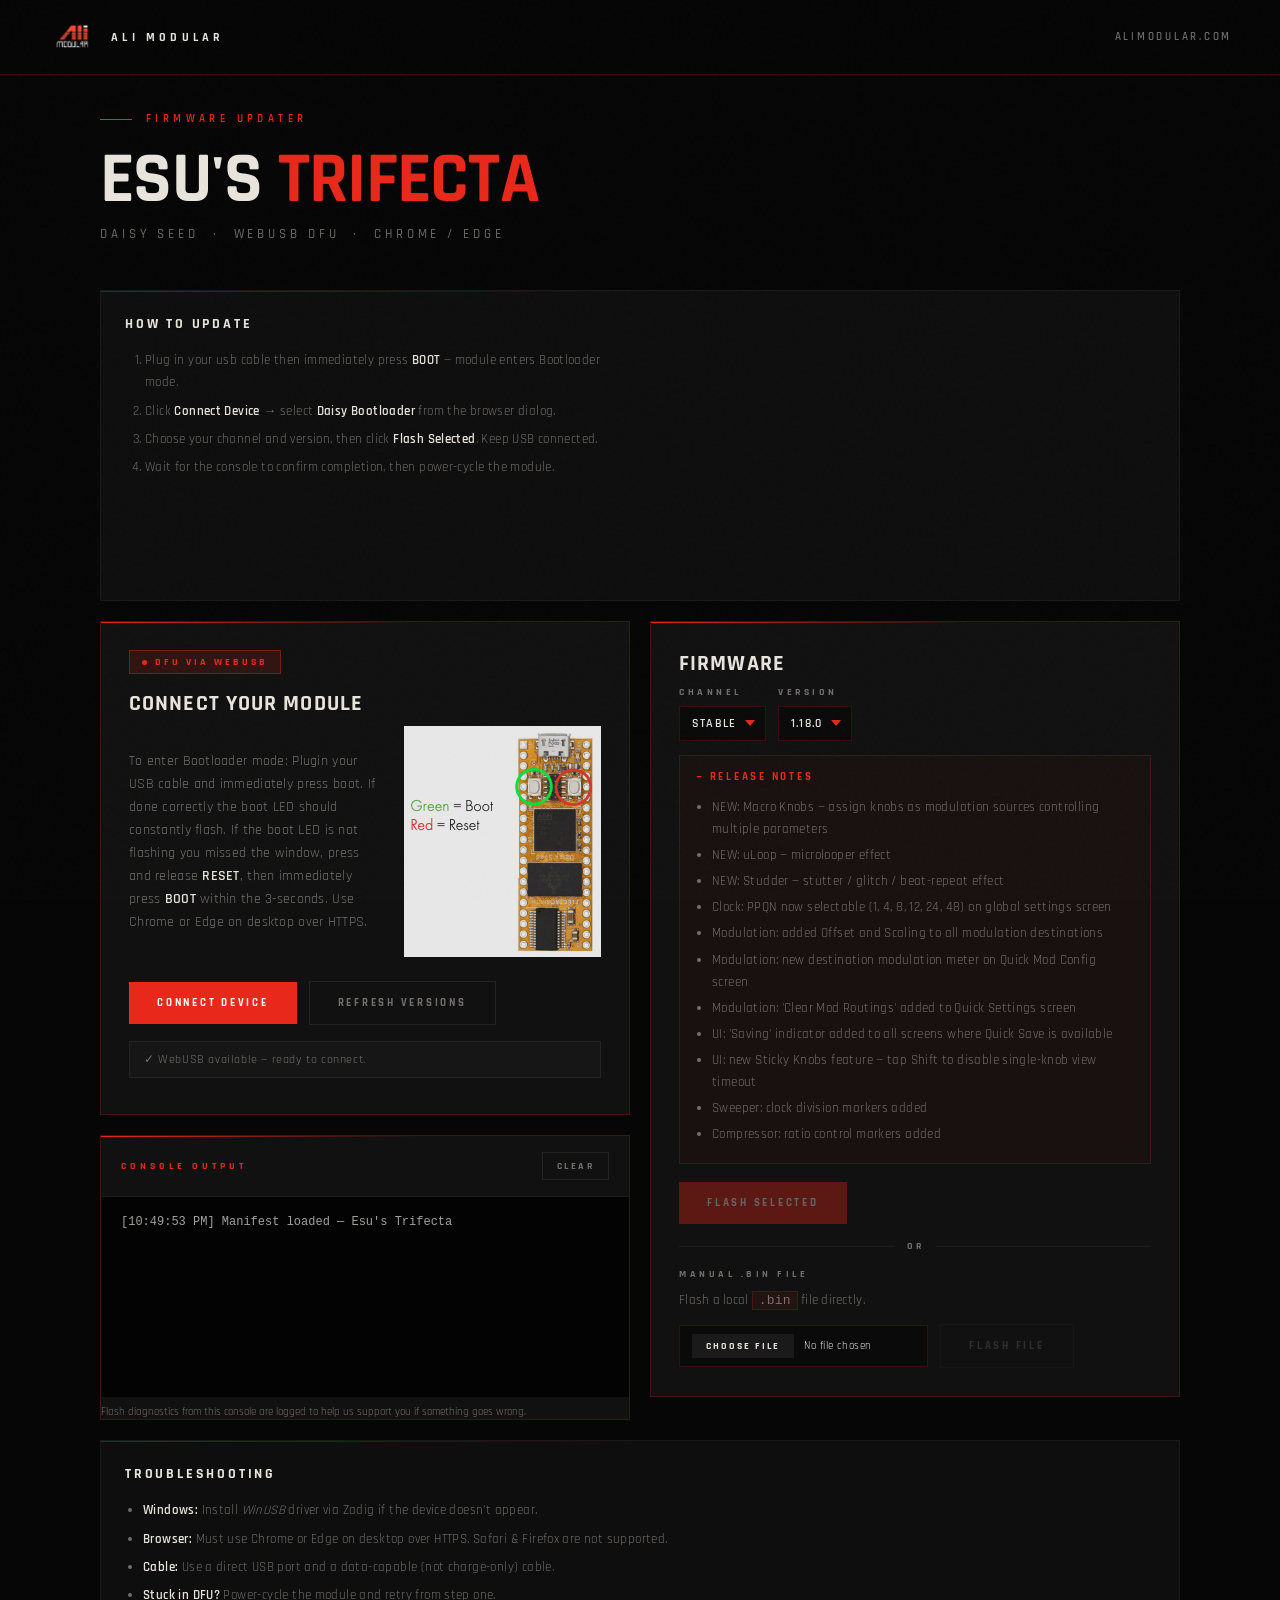
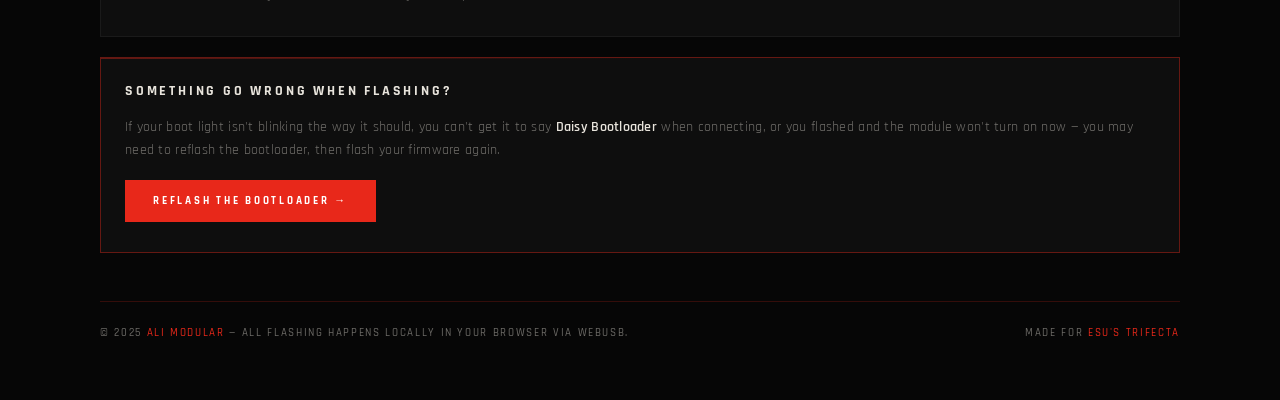
==== commit cfeacfbc: "Rework layout: equal-height columns, full-width bottom cards Make the Connect + Console left column " ====
--- a/index.html
+++ b/index.html
@@ -181,13 +181,13 @@
       display: grid;
       grid-template-columns: 1fr 1fr;
       gap: 20px;
-      align-items: start;
+      align-items: stretch;
     }
 
     .col {
-      display: grid;
+      display: flex;
+      flex-direction: column;
       gap: 20px;
-      align-content: start;
     }
 
     /* ── PANELS / CARDS ── */
@@ -461,6 +461,7 @@
       display: flex;
       flex-direction: column;
       position: relative;
+      flex: 1;
     }
 
     .console-wrap::before {
@@ -498,7 +499,7 @@
       white-space: pre-wrap;
       word-break: break-word;
       min-height: 200px;
-      max-height: 340px;
+      flex: 1;
       overflow-y: auto;
     }
 
@@ -676,17 +677,6 @@
           <p style="margin-top:8px;font-size:11px;color:var(--muted)">Flash diagnostics from this console are logged to help us support you if something goes wrong.</p>
         </div>
 
-        <!-- RECOVERY / BOOTLOADER CARD -->
-        <div class="card" style="border-color:var(--red-border-strong)">
-          <p class="card-title">Something Go Wrong When Flashing?</p>
-          <p class="panel-lead" style="margin-bottom:18px">
-            If your boot light isn't blinking the way it should, you can't get it to say
-            <b>Daisy Bootloader</b> when connecting, or you flashed and the module won't turn on now —
-            you may need to reflash the bootloader, then flash your firmware again.
-          </p>
-          <a href="./bootloader.html" class="btn btn-primary" style="display:inline-block;text-decoration:none">Reflash the Bootloader →</a>
-        </div>
-
       </div>
 
       <!-- RIGHT COL -->
@@ -741,18 +731,29 @@
           </div>
         </div>
 
-        <!-- TROUBLESHOOT CARD -->
-        <div class="card">
-          <p class="card-title">Troubleshooting</p>
-          <ul>
-            <li><b>Windows:</b> Install <i>WinUSB</i> driver via Zadig if the device doesn't appear.</li>
-            <li><b>Browser:</b> Must use Chrome or Edge on desktop over HTTPS. Safari &amp; Firefox are not supported.</li>
-            <li><b>Cable:</b> Use a direct USB port and a data-capable (not charge-only) cable.</li>
-            <li><b>Stuck in DFU?</b> Power-cycle the module and retry from step one.</li>
-          </ul>
-        </div>
-
       </div>
+    </div>
+
+    <!-- TROUBLESHOOT CARD (full width) -->
+    <div class="card" style="margin-top:20px">
+      <p class="card-title">Troubleshooting</p>
+      <ul>
+        <li><b>Windows:</b> Install <i>WinUSB</i> driver via Zadig if the device doesn't appear.</li>
+        <li><b>Browser:</b> Must use Chrome or Edge on desktop over HTTPS. Safari &amp; Firefox are not supported.</li>
+        <li><b>Cable:</b> Use a direct USB port and a data-capable (not charge-only) cable.</li>
+        <li><b>Stuck in DFU?</b> Power-cycle the module and retry from step one.</li>
+      </ul>
+    </div>
+
+    <!-- RECOVERY / BOOTLOADER CARD (full width) -->
+    <div class="card" style="margin-top:20px;border-color:var(--red-border-strong)">
+      <p class="card-title">Something Go Wrong When Flashing?</p>
+      <p class="panel-lead" style="margin-bottom:18px">
+        If your boot light isn't blinking the way it should, you can't get it to say
+        <b>Daisy Bootloader</b> when connecting, or you flashed and the module won't turn on now —
+        you may need to reflash the bootloader, then flash your firmware again.
+      </p>
+      <a href="./bootloader.html" class="btn btn-primary" style="display:inline-block;text-decoration:none">Reflash the Bootloader →</a>
     </div>
 
     <!-- FOOTER -->
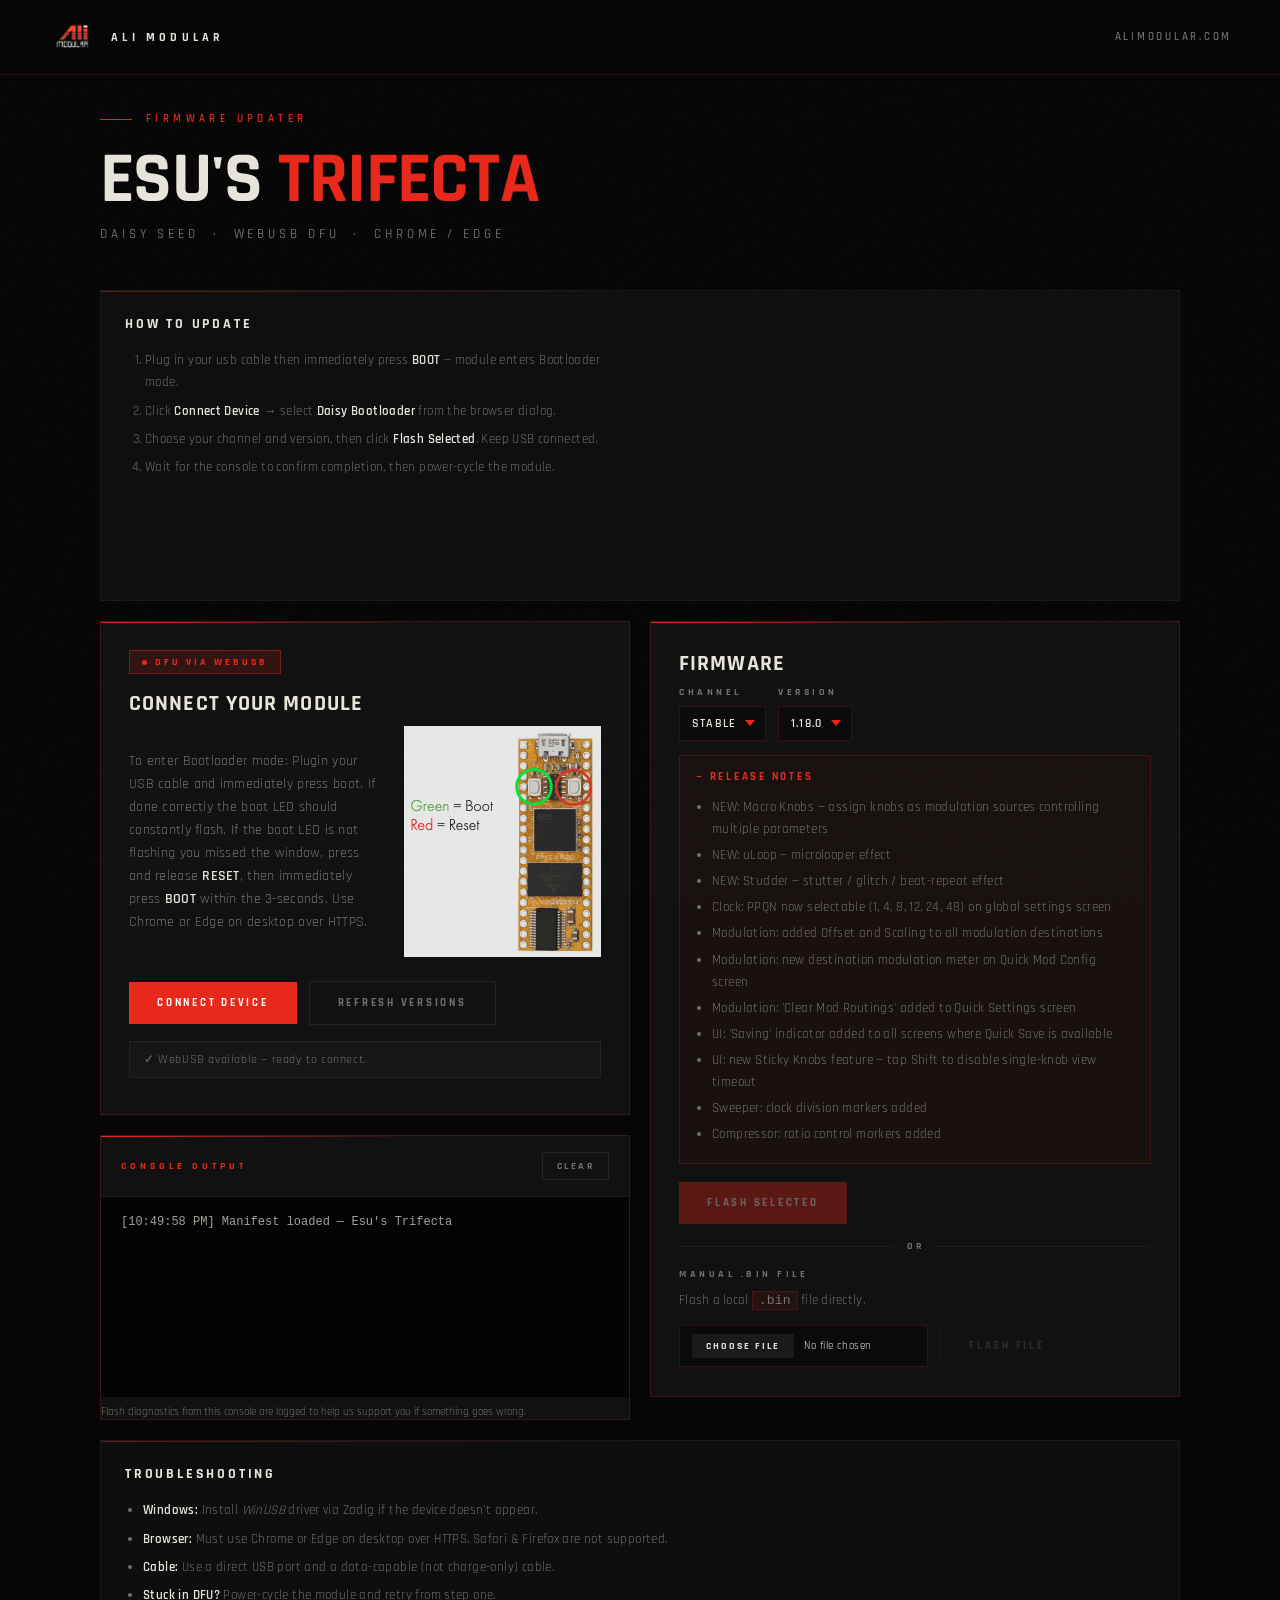
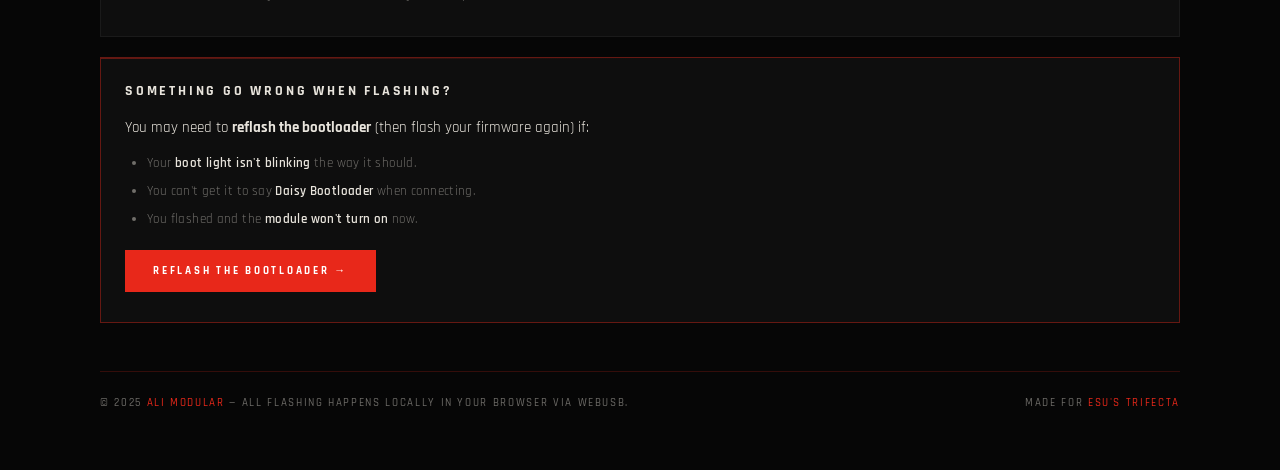
==== commit e348500a: "Make "Something go wrong" copy more readable Replace the dim run-on sentence with a brighter intro l" ====
--- a/index.html
+++ b/index.html
@@ -748,11 +748,14 @@
     <!-- RECOVERY / BOOTLOADER CARD (full width) -->
     <div class="card" style="margin-top:20px;border-color:var(--red-border-strong)">
       <p class="card-title">Something Go Wrong When Flashing?</p>
-      <p class="panel-lead" style="margin-bottom:18px">
-        If your boot light isn't blinking the way it should, you can't get it to say
-        <b>Daisy Bootloader</b> when connecting, or you flashed and the module won't turn on now —
-        you may need to reflash the bootloader, then flash your firmware again.
+      <p style="margin-bottom:12px;color:var(--off-white);font-size:15px;line-height:1.6">
+        You may need to <b>reflash the bootloader</b> (then flash your firmware again) if:
       </p>
+      <ul style="margin:0 0 20px;padding-left:22px;color:var(--off-white);font-size:14px;line-height:2">
+        <li>Your <b>boot light isn't blinking</b> the way it should.</li>
+        <li>You can't get it to say <b>Daisy Bootloader</b> when connecting.</li>
+        <li>You flashed and the <b>module won't turn on</b> now.</li>
+      </ul>
       <a href="./bootloader.html" class="btn btn-primary" style="display:inline-block;text-decoration:none">Reflash the Bootloader →</a>
     </div>
 
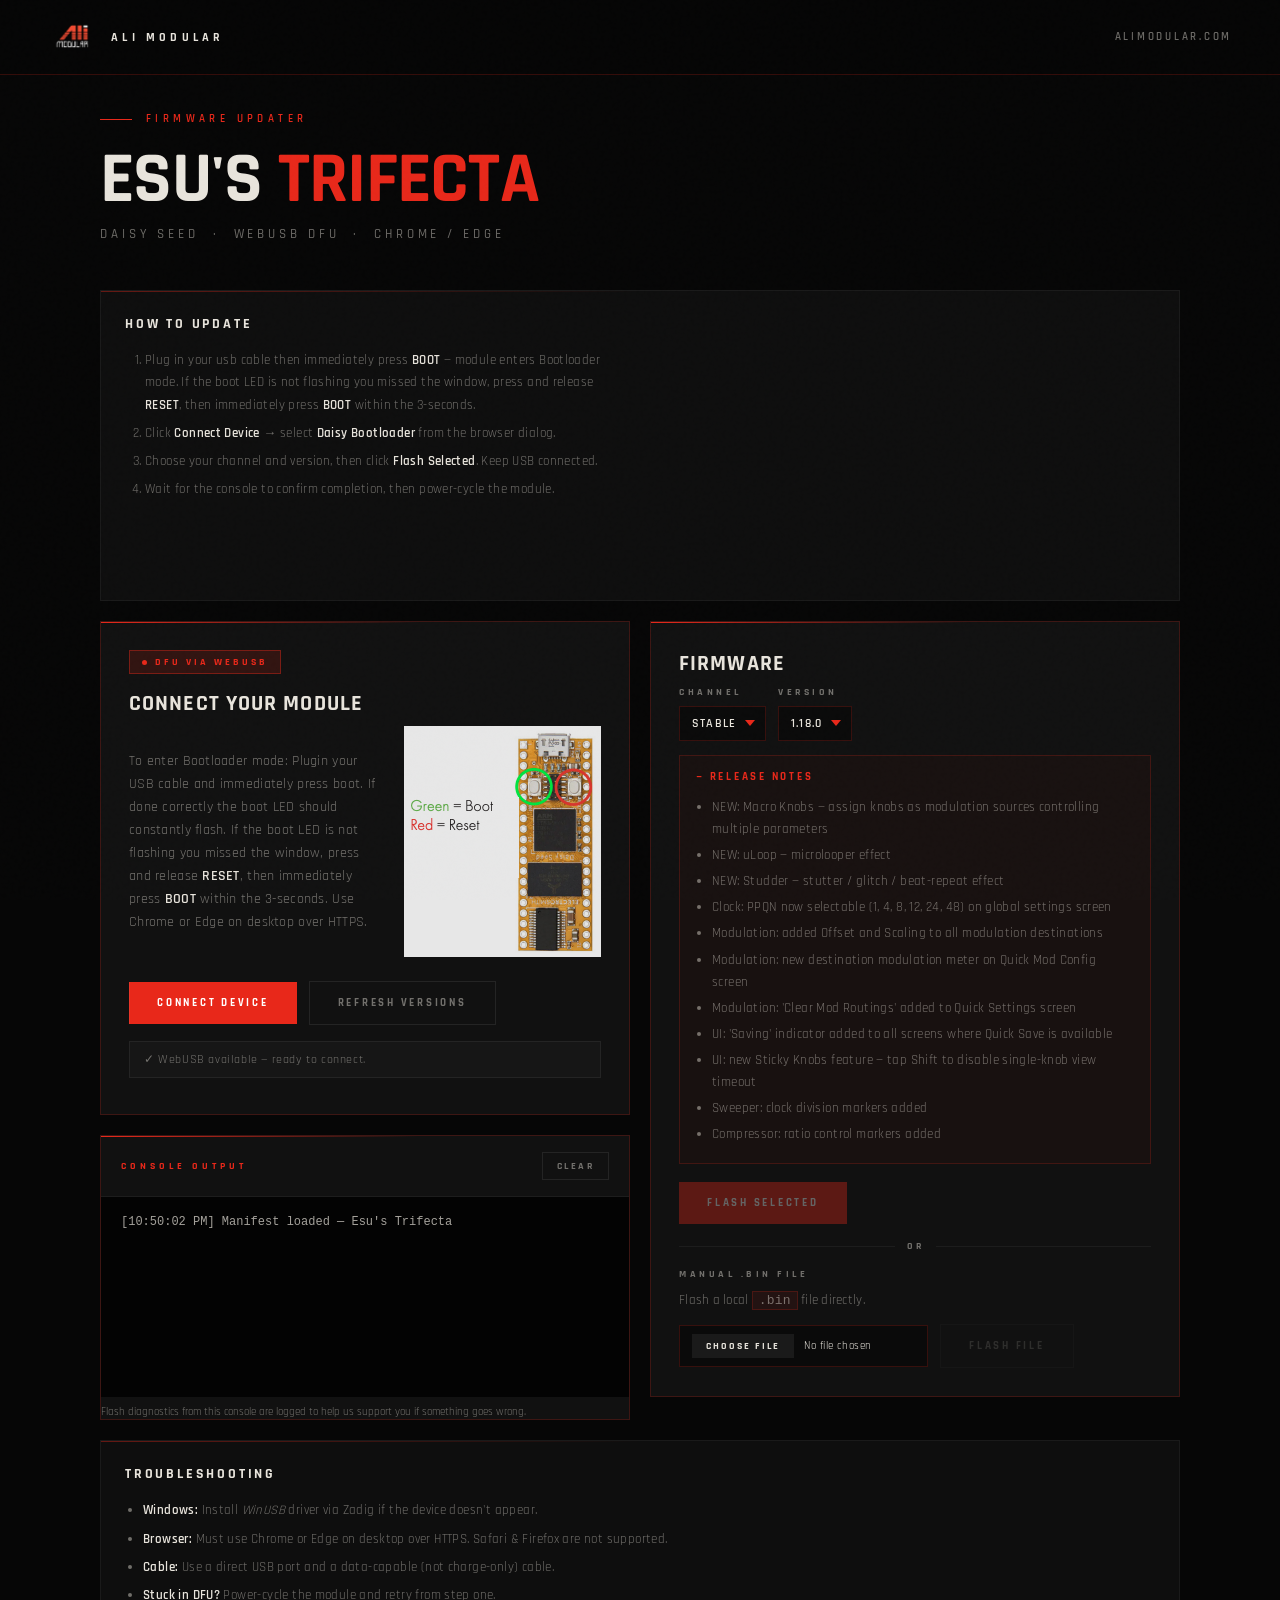
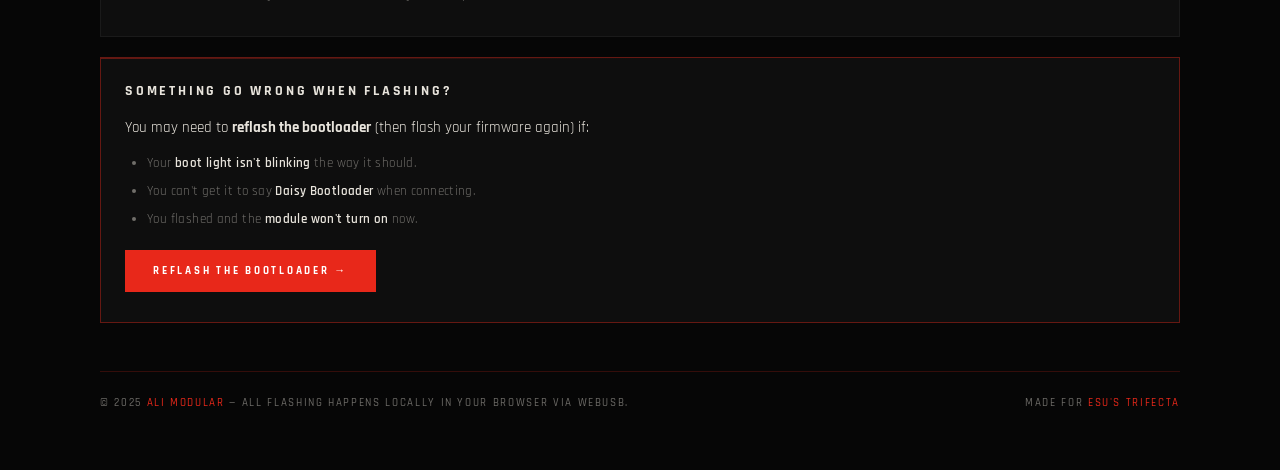
==== commit 0d75f3c3: "Add RESET/BOOT fallback to How To Update step 1 Include the "if the boot LED isn't flashing, press R" ====
--- a/index.html
+++ b/index.html
@@ -629,7 +629,7 @@
       <p class="card-title">How To Update</p>
       <div style="display:flex;gap:28px;flex-wrap:wrap;align-items:flex-start">
         <ol style="flex:1 1 300px;margin:0;padding-left:20px;line-height:1.9">
-          <li>Plug in your usb cable then immediately press <b>BOOT</b>  — module enters Bootloader mode.</li>
+          <li>Plug in your usb cable then immediately press <b>BOOT</b> — module enters Bootloader mode. If the boot LED is not flashing you missed the window, press and release <b>RESET</b>, then immediately press <b>BOOT</b> within the 3-seconds.</li>
           <li>Click <b>Connect Device</b> → select <b>Daisy Bootloader</b> from the browser dialog.</li>
           <li>Choose your channel and version, then click <b>Flash Selected</b>. Keep USB connected.</li>
           <li>Wait for the console to confirm completion, then power-cycle the module.</li>
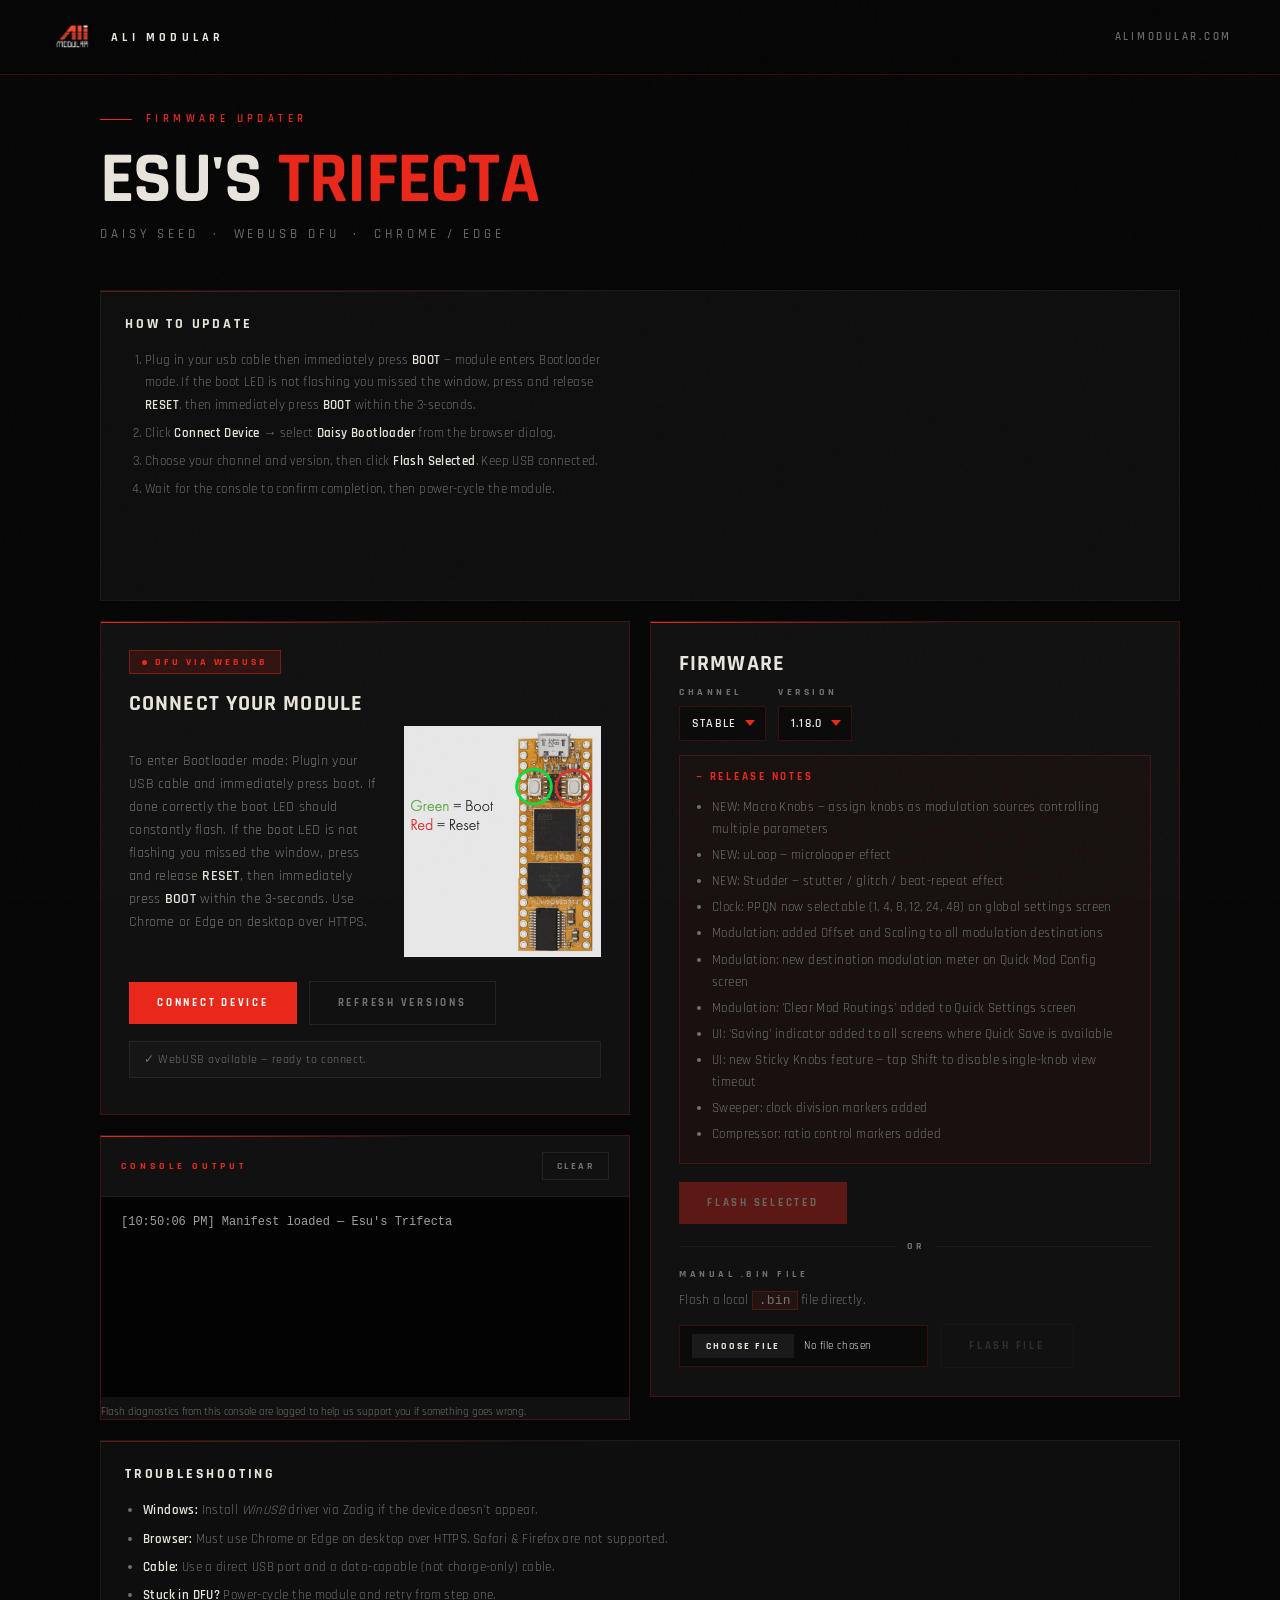
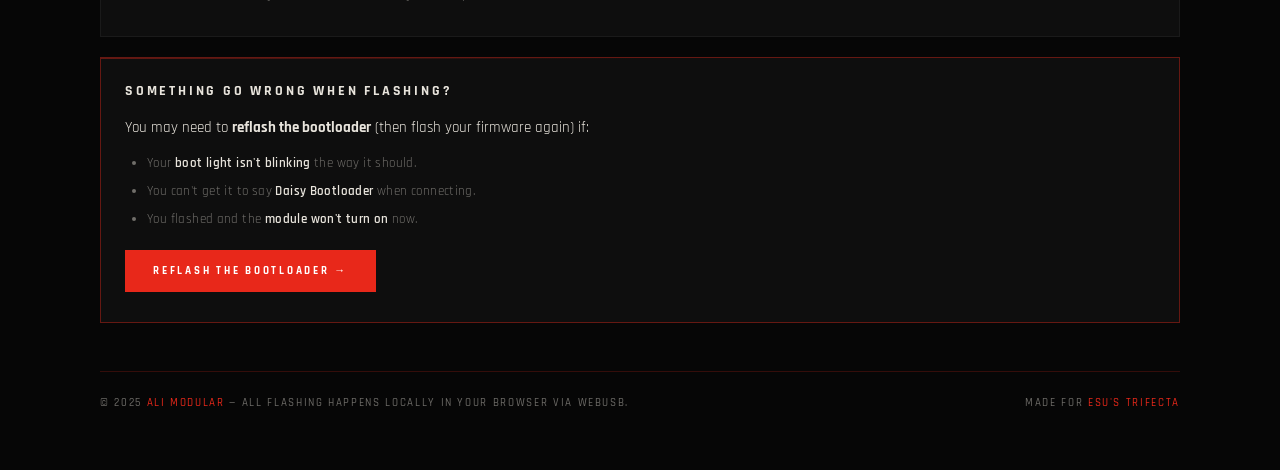
==== commit 069c7f15: "Added the 1.19-B6 notes to the 1.19-B7 notes. Updated the notes rendering code to all "headings" in " ====
--- a/index.html
+++ b/index.html
@@ -447,6 +447,16 @@
       margin-bottom: 4px;
     }
 
+    ul#notes li.note-heading {
+      list-style: none;
+      margin-left: -16px;
+      margin-top: 10px;
+      font-style: italic;
+      color: var(--off-white);
+    }
+
+    ul#notes li.note-heading:first-child { margin-top: 0; }
+
     /* ── SEPARATOR ── */
     .sep {
       border: none;
@@ -873,7 +883,13 @@
       if (!fw) return;
       (fw.notes || []).forEach(n => {
         const li = document.createElement("li");
-        li.textContent = n;
+        // Notes starting with "## " are section headings (no bullet, italic)
+        if (n.startsWith("## ")) {
+          li.className = "note-heading";
+          li.textContent = n.slice(3);
+        } else {
+          li.textContent = n;
+        }
         notesUl.appendChild(li);
       });
     }
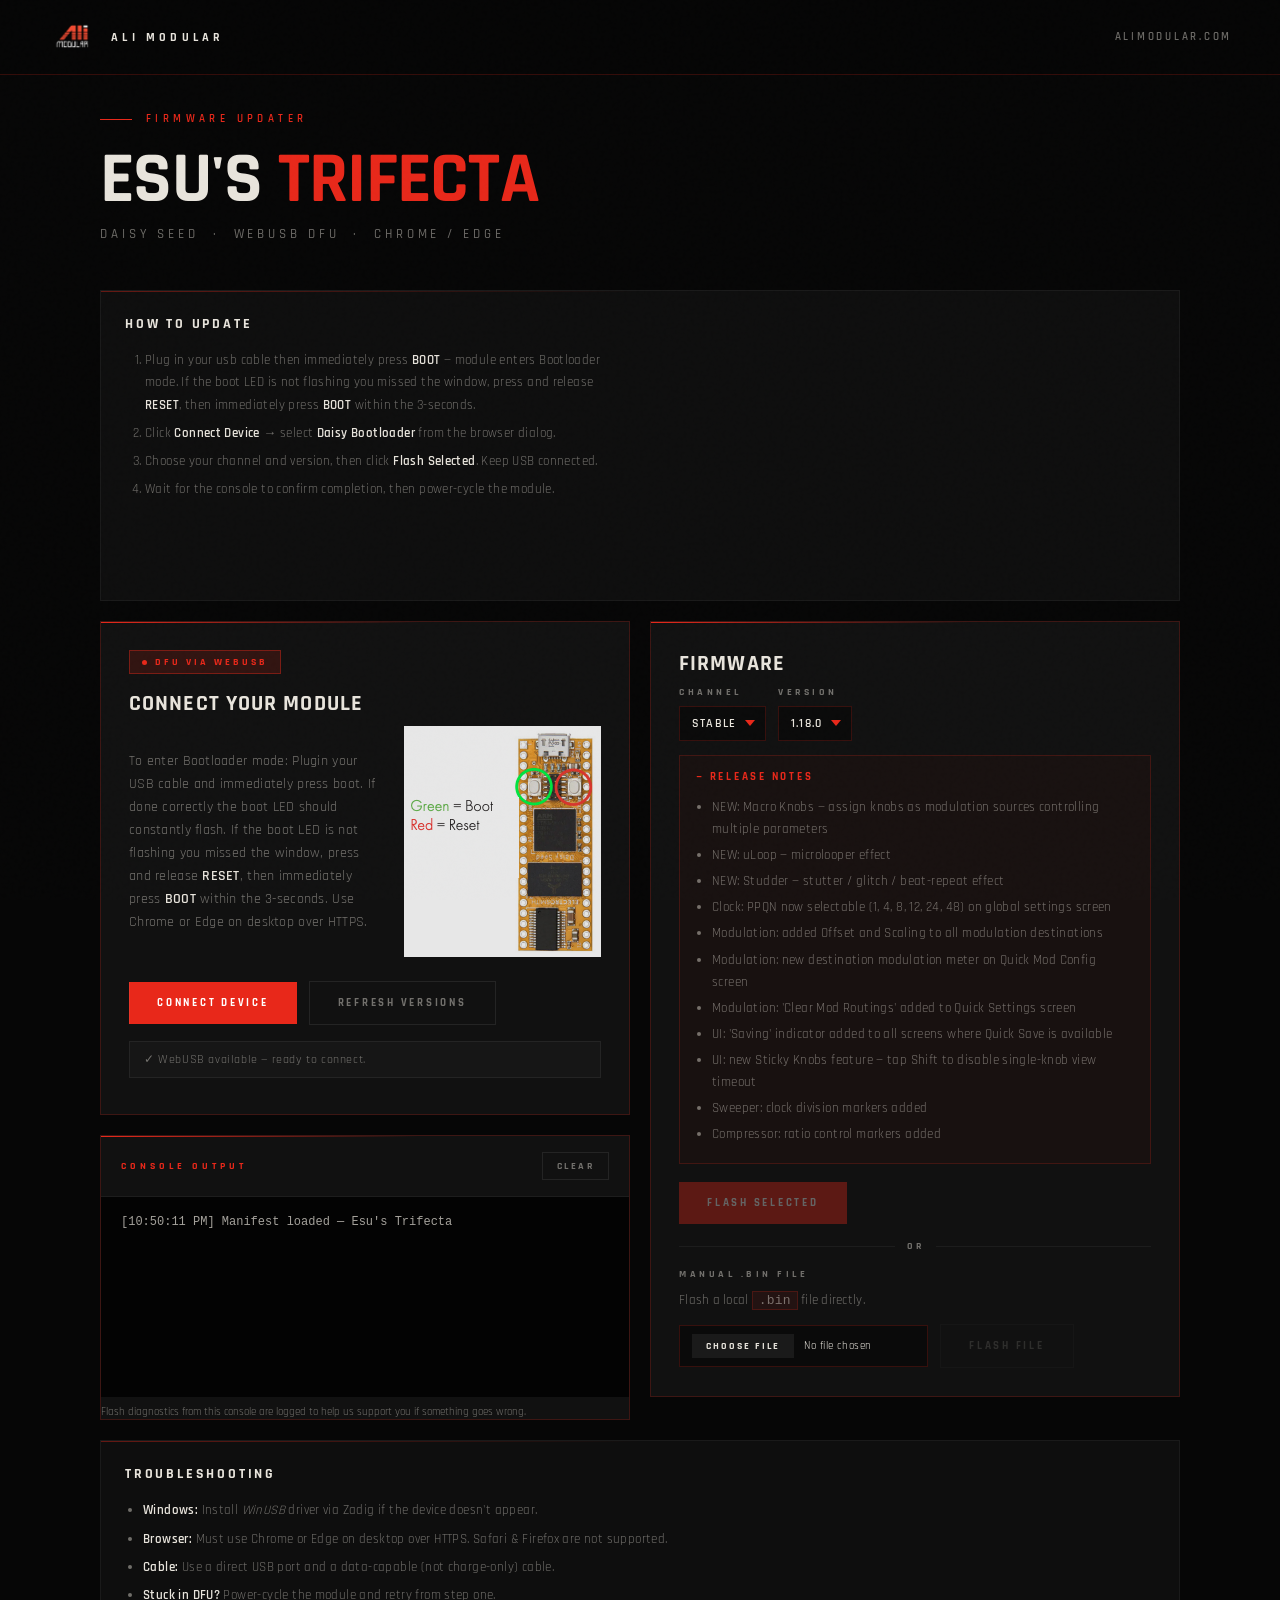
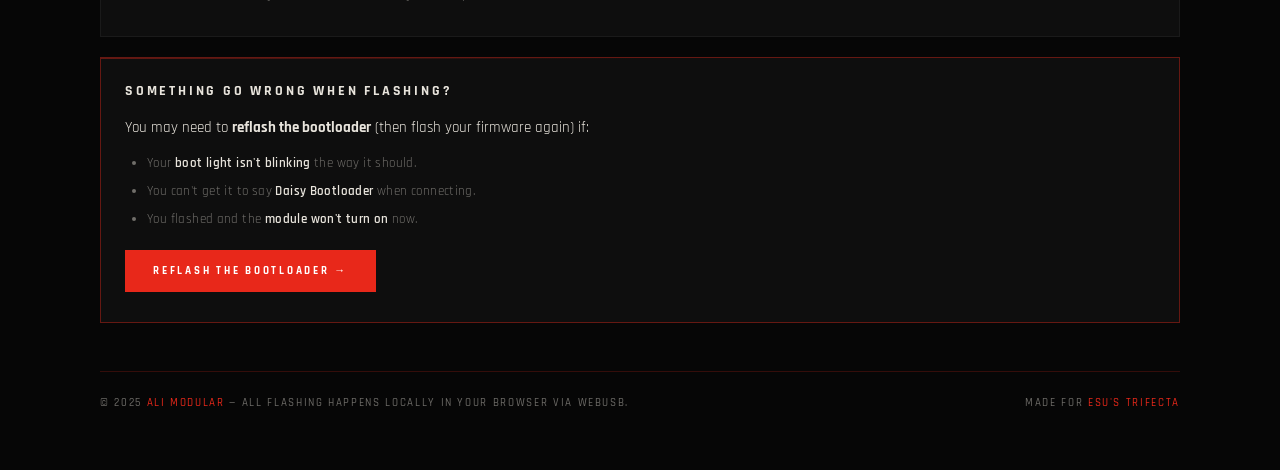
==== commit de842b5d: "Add collapsible sub-lists to release notes A note can now be an object { "text": ..., "items": [...]" ====
--- a/index.html
+++ b/index.html
@@ -457,6 +457,34 @@
 
     ul#notes li.note-heading:first-child { margin-top: 0; }
 
+    /* Collapsible sub-list inside a note */
+    ul#notes details {
+      background: none;
+      border: none;
+      padding: 0;
+      margin: 0;
+    }
+    ul#notes details summary {
+      font-size: inherit;
+      font-weight: inherit;
+      letter-spacing: inherit;
+      text-transform: none;
+      color: inherit;
+    }
+    ul#notes details summary::before { content: none; }
+    ul#notes details summary::after {
+      content: ' [+]';
+      color: var(--red);
+      font-size: 11px;
+    }
+    ul#notes details[open] summary::after { content: ' [−]'; }
+    ul#notes details ul {
+      margin: 4px 0 6px 0;
+      padding-left: 18px;
+      list-style: circle;
+    }
+    ul#notes details li { margin-bottom: 0; }
+
     /* ── SEPARATOR ── */
     .sep {
       border: none;
@@ -883,8 +911,21 @@
       if (!fw) return;
       (fw.notes || []).forEach(n => {
         const li = document.createElement("li");
+        // Notes given as { "text": "...", "items": [...] } get a collapsed sub-list
+        if (typeof n === "object" && n !== null) {
+          const det = document.createElement("details");
+          const sum = document.createElement("summary");
+          sum.textContent = n.text || "";
+          const sub = document.createElement("ul");
+          (n.items || []).forEach(s => {
+            const subLi = document.createElement("li");
+            subLi.textContent = s;
+            sub.appendChild(subLi);
+          });
+          det.append(sum, sub);
+          li.appendChild(det);
         // Notes starting with "## " are section headings (no bullet, italic)
-        if (n.startsWith("## ")) {
+        } else if (n.startsWith("## ")) {
           li.className = "note-heading";
           li.textContent = n.slice(3);
         } else {
